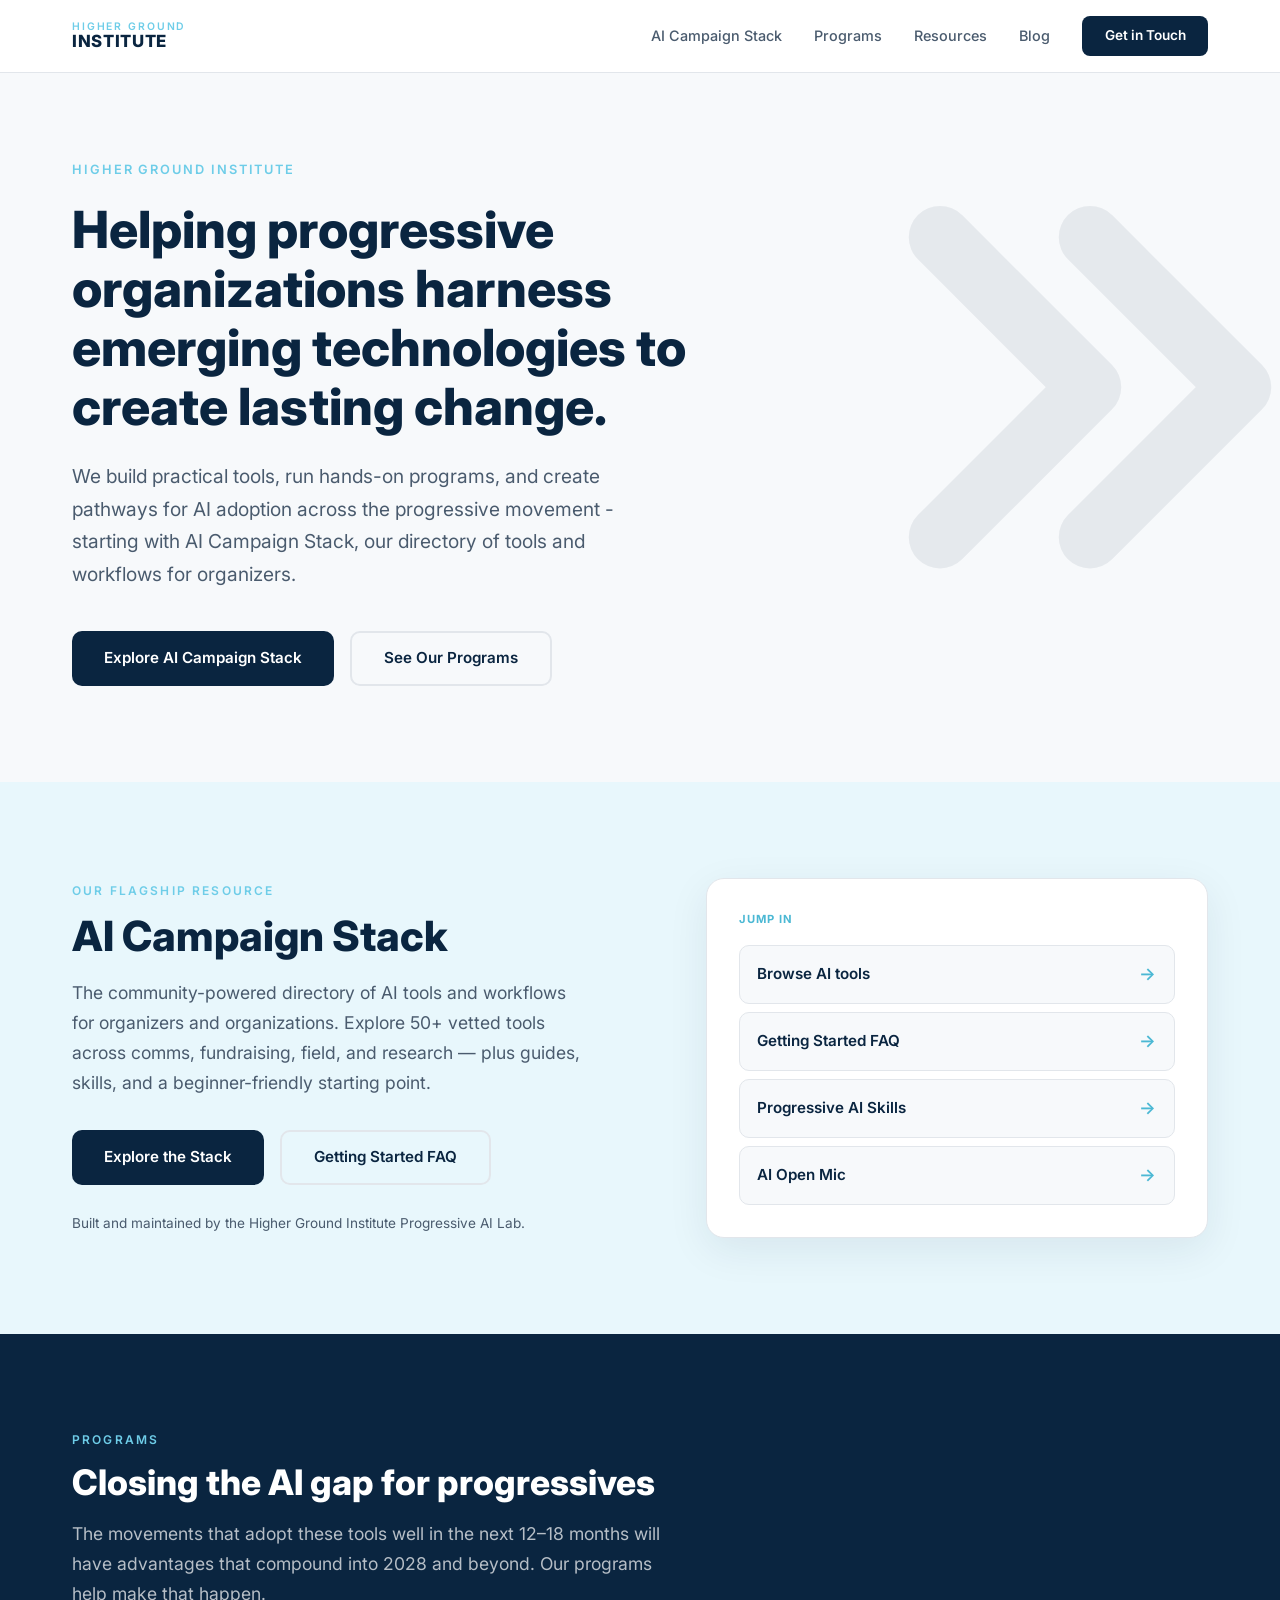
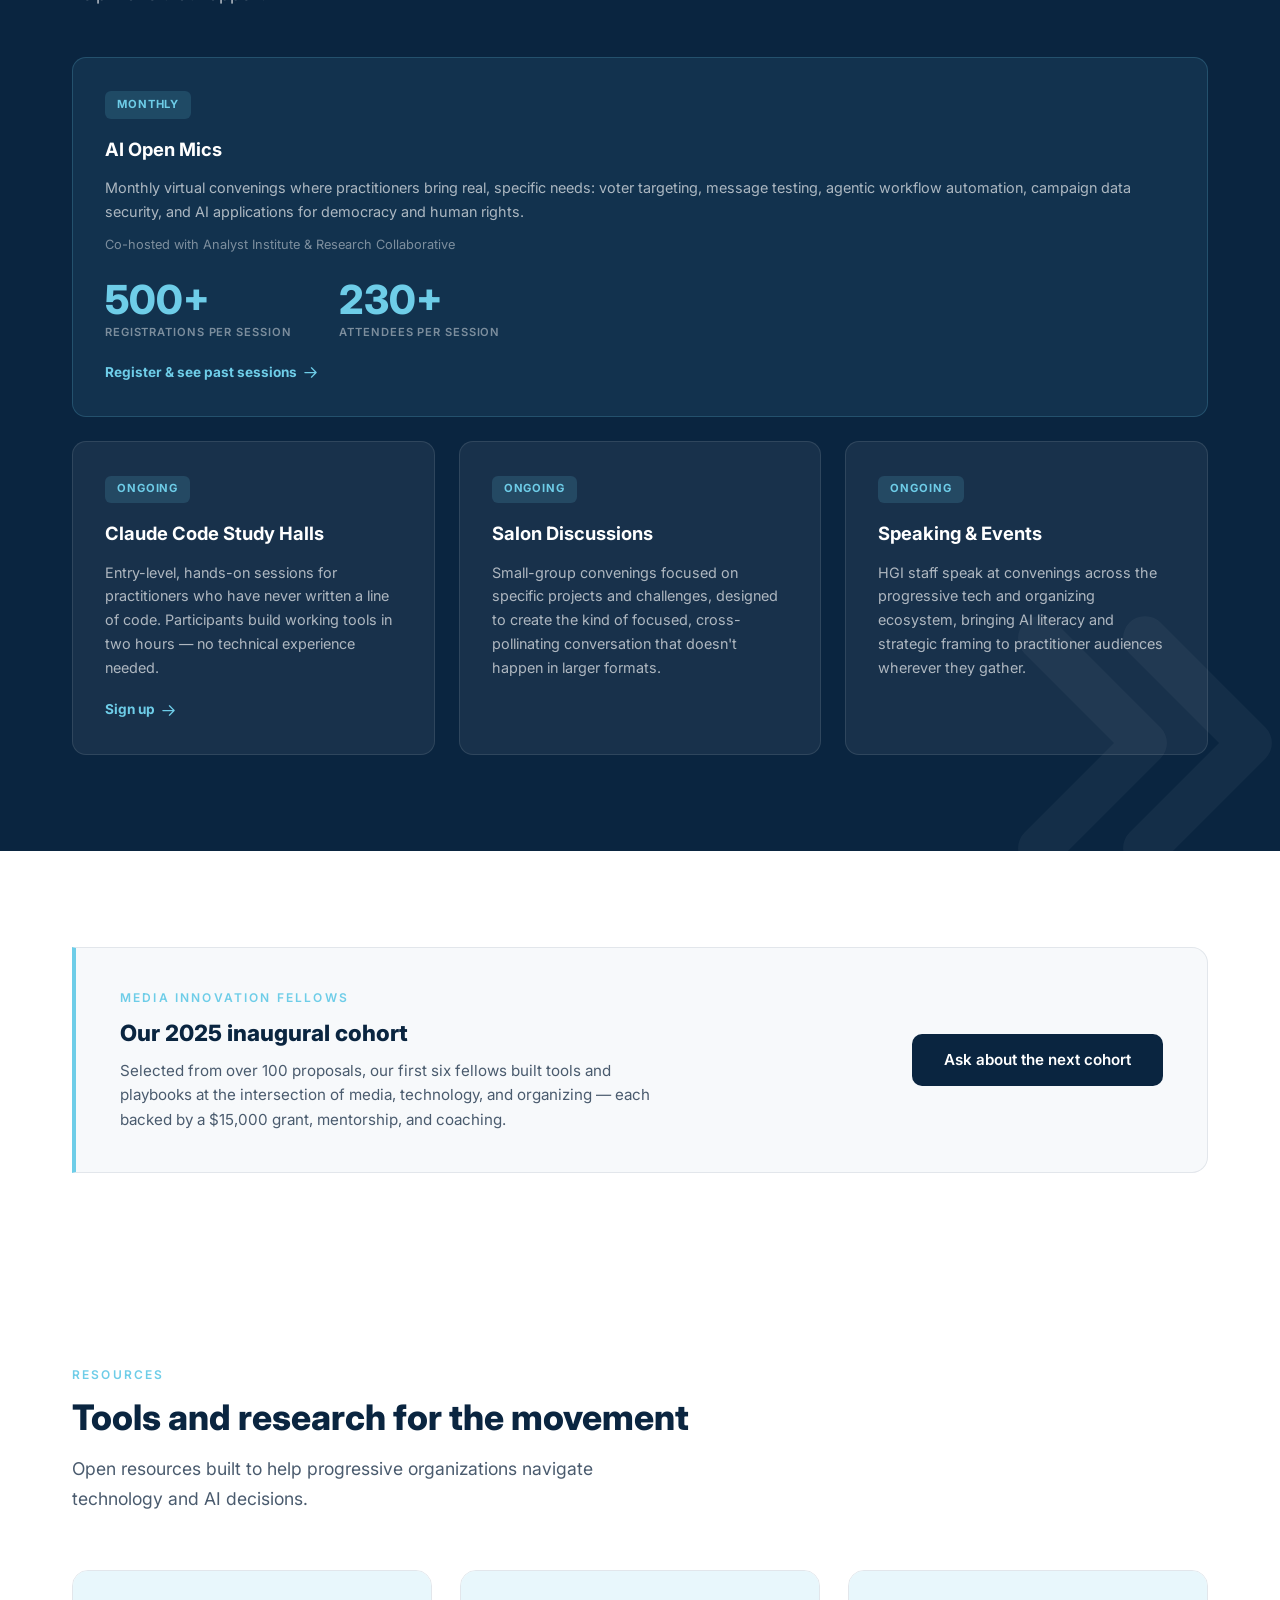
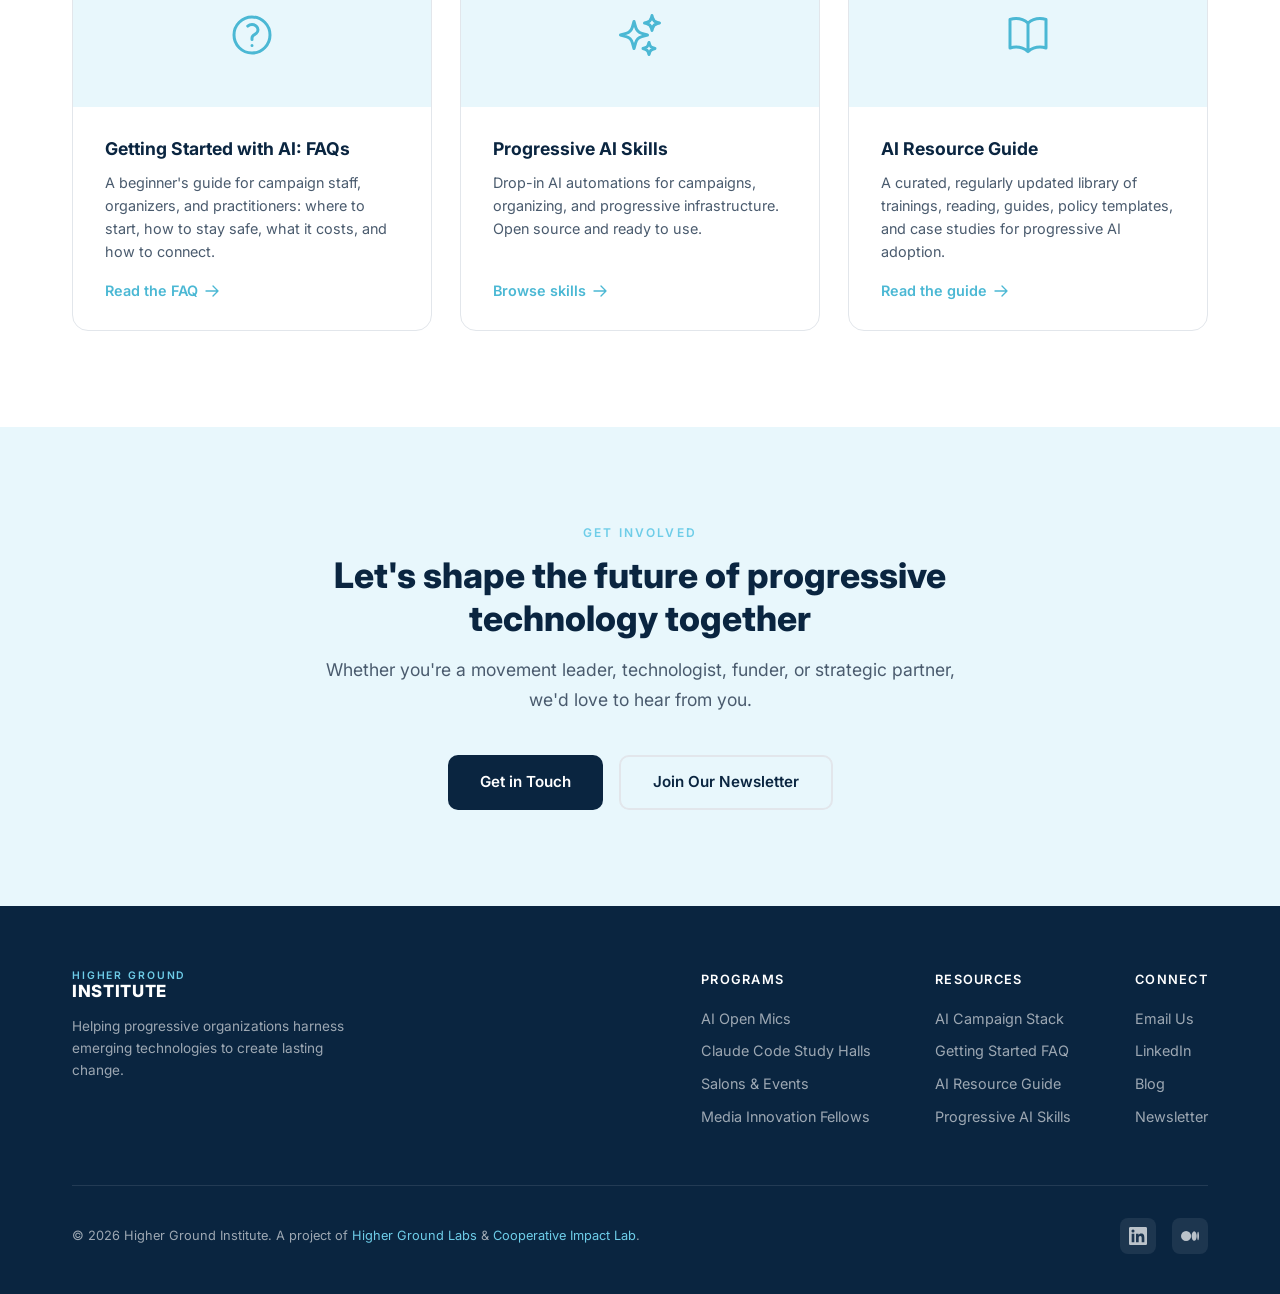
==== index.html @ 56ce7f3b "Point Get in Touch links to HGI contact page Co-Authored-By: Claude Opus 4.8 <noreply@anthropic.com>" ====
<!DOCTYPE html>
<html lang="en">
<head>
  <meta charset="UTF-8">
  <meta name="viewport" content="width=device-width, initial-scale=1.0">
  <title>Higher Ground Institute</title>
  <meta name="description" content="The Higher Ground Institute helps progressive organizations harness emerging technologies to create lasting change.">
  <meta property="og:title" content="Higher Ground Institute">
  <meta property="og:description" content="Helping progressive organizations harness emerging technologies to create lasting change.">
  <meta property="og:type" content="website">
  <meta property="og:url" content="https://higherground.institute">
  <link rel="icon" type="image/svg+xml" href="favicon.svg">
  <link rel="preconnect" href="https://fonts.googleapis.com">
  <link rel="preconnect" href="https://fonts.gstatic.com" crossorigin>
  <link href="https://fonts.googleapis.com/css2?family=Inter:wght@400;500;600;700;800&display=swap" rel="stylesheet">
  <style>
    :root {
      --navy: #0A2540;
      --navy-light: #0F3557;
      --sky: #6ECDE8;
      --sky-dark: #4BB8D4;
      --ice: #E8F7FC;
      --ice-mid: #D0EFF8;
      --white: #FFFFFF;
      --offwhite: #F7F9FB;
      --gray-100: #F0F2F5;
      --gray-200: #E2E6EB;
      --gray-400: #9AA5B4;
      --gray-600: #5A6978;
      --text: #1A2B3D;
      --text-light: #4A5B6E;
      --max-width: 1200px;
    }

    * { margin: 0; padding: 0; box-sizing: border-box; }

    html { scroll-behavior: smooth; }

    body {
      font-family: 'Inter', -apple-system, BlinkMacSystemFont, sans-serif;
      color: var(--text);
      background: var(--white);
      line-height: 1.6;
      -webkit-font-smoothing: antialiased;
    }

    a { color: var(--sky-dark); text-decoration: none; transition: color 0.2s; }
    a:hover { color: var(--navy); }

    img { max-width: 100%; height: auto; }

    .container {
      max-width: var(--max-width);
      margin: 0 auto;
      padding: 0 2rem;
    }

    /* ---- NAV ---- */
    nav {
      position: fixed;
      top: 0;
      left: 0;
      right: 0;
      z-index: 100;
      background: rgba(255,255,255,0.95);
      backdrop-filter: blur(12px);
      border-bottom: 1px solid var(--gray-200);
      transition: box-shadow 0.3s;
    }
    nav.scrolled { box-shadow: 0 2px 20px rgba(10,37,64,0.08); }
    .nav-inner {
      max-width: var(--max-width);
      margin: 0 auto;
      padding: 0 2rem;
      display: flex;
      align-items: center;
      justify-content: space-between;
      height: 72px;
    }
    .nav-logo {
      display: flex;
      flex-direction: column;
      line-height: 1.1;
    }
    .nav-logo-top {
      font-size: 0.65rem;
      font-weight: 600;
      letter-spacing: 0.18em;
      text-transform: uppercase;
      color: var(--sky);
    }
    .nav-logo-bottom {
      font-size: 1.05rem;
      font-weight: 800;
      letter-spacing: 0.04em;
      text-transform: uppercase;
      color: var(--navy);
    }
    .nav-links { display: flex; gap: 2rem; align-items: center; }
    .nav-links a {
      font-size: 0.9rem;
      font-weight: 500;
      color: var(--text-light);
      transition: color 0.2s;
    }
    .nav-links a:hover { color: var(--navy); }
    .nav-cta {
      background: var(--navy) !important;
      color: var(--white) !important;
      padding: 0.6rem 1.4rem;
      border-radius: 8px;
      font-weight: 600 !important;
      font-size: 0.85rem !important;
      transition: background 0.2s !important;
    }
    .nav-cta:hover { background: var(--navy-light) !important; }

    .mobile-toggle {
      display: none;
      background: none;
      border: none;
      cursor: pointer;
      padding: 0.5rem;
    }
    .mobile-toggle span {
      display: block;
      width: 24px;
      height: 2px;
      background: var(--navy);
      margin: 5px 0;
      transition: 0.3s;
    }

    /* ---- HERO ---- */
    .hero {
      padding: 10rem 0 6rem;
      background: var(--offwhite);
      position: relative;
      overflow: hidden;
    }
    .hero-content {
      max-width: 720px;
      position: relative;
      z-index: 2;
    }
    .hero-label {
      font-size: 0.8rem;
      font-weight: 600;
      letter-spacing: 0.15em;
      text-transform: uppercase;
      color: var(--sky);
      margin-bottom: 1.25rem;
    }
    .hero h1 {
      font-size: 3.2rem;
      font-weight: 800;
      line-height: 1.15;
      color: var(--navy);
      margin-bottom: 1.5rem;
    }
    .hero p {
      font-size: 1.2rem;
      color: var(--text-light);
      max-width: 560px;
      line-height: 1.7;
      margin-bottom: 2.5rem;
    }
    .hero-actions { display: flex; gap: 1rem; flex-wrap: wrap; }
    .btn {
      display: inline-flex;
      align-items: center;
      gap: 0.5rem;
      padding: 0.85rem 2rem;
      border-radius: 10px;
      font-size: 0.95rem;
      font-weight: 600;
      cursor: pointer;
      border: none;
      transition: all 0.2s;
    }
    .btn-primary {
      background: var(--navy);
      color: var(--white);
    }
    .btn-primary:hover { background: var(--navy-light); color: var(--white); }
    .btn-outline {
      background: transparent;
      color: var(--navy);
      border: 2px solid var(--gray-200);
    }
    .btn-outline:hover { border-color: var(--navy); color: var(--navy); }

    /* Chevron decoration */
    .hero-chevrons {
      position: absolute;
      right: -60px;
      top: 50%;
      transform: translateY(-50%);
      opacity: 0.07;
      z-index: 1;
    }
    .hero-chevrons svg { width: 500px; height: 400px; }

    /* ---- SECTION SHARED ---- */
    section { padding: 6rem 0; }
    .section-label {
      font-size: 0.75rem;
      font-weight: 600;
      letter-spacing: 0.18em;
      text-transform: uppercase;
      color: var(--sky);
      margin-bottom: 0.75rem;
    }
    .section-title {
      font-size: 2.2rem;
      font-weight: 800;
      color: var(--navy);
      margin-bottom: 1rem;
      line-height: 1.2;
    }
    .section-subtitle {
      font-size: 1.1rem;
      color: var(--text-light);
      max-width: 600px;
      line-height: 1.7;
    }

    /* ---- APPROACH ---- */
    .approach { background: var(--white); }
    .approach-header { margin-bottom: 3.5rem; }
    .approach-grid {
      display: grid;
      grid-template-columns: repeat(3, 1fr);
      gap: 2rem;
    }
    .approach-card {
      padding: 2.25rem;
      border-radius: 16px;
      background: var(--offwhite);
      border: 1px solid var(--gray-200);
      transition: all 0.3s;
    }
    .approach-card:hover {
      border-color: var(--sky);
      box-shadow: 0 8px 30px rgba(110,205,232,0.12);
    }
    .approach-number {
      display: inline-flex;
      align-items: center;
      justify-content: center;
      width: 44px;
      height: 44px;
      border-radius: 12px;
      background: var(--ice);
      color: var(--sky-dark);
      font-weight: 800;
      font-size: 1.1rem;
      margin-bottom: 1.25rem;
    }
    .approach-card h3 {
      font-size: 1.2rem;
      font-weight: 700;
      color: var(--navy);
      margin-bottom: 0.75rem;
    }
    .approach-card p {
      font-size: 0.95rem;
      color: var(--text-light);
      line-height: 1.65;
    }

    /* ---- PROGRAMS ---- */
    .programs { background: var(--offwhite); }
    .programs-header { margin-bottom: 3.5rem; }
    .programs-grid {
      display: grid;
      grid-template-columns: repeat(2, 1fr);
      gap: 1.75rem;
    }
    .program-card {
      background: var(--white);
      border-radius: 16px;
      padding: 2.5rem;
      border: 1px solid var(--gray-200);
      transition: all 0.3s;
      display: flex;
      flex-direction: column;
    }
    .program-card:hover {
      border-color: var(--sky);
      box-shadow: 0 8px 30px rgba(10,37,64,0.06);
    }
    .program-icon {
      width: 48px;
      height: 48px;
      border-radius: 12px;
      background: var(--ice);
      display: flex;
      align-items: center;
      justify-content: center;
      margin-bottom: 1.5rem;
    }
    .program-icon svg { width: 24px; height: 24px; color: var(--sky-dark); }
    .program-card h3 {
      font-size: 1.2rem;
      font-weight: 700;
      color: var(--navy);
      margin-bottom: 0.75rem;
    }
    .program-card p {
      font-size: 0.95rem;
      color: var(--text-light);
      line-height: 1.65;
      flex: 1;
    }
    .program-link {
      margin-top: 1.25rem;
      font-size: 0.9rem;
      font-weight: 600;
      color: var(--sky-dark);
      display: inline-flex;
      align-items: center;
      gap: 0.35rem;
    }
    .program-link:hover { color: var(--navy); }
    .program-link svg { width: 16px; height: 16px; transition: transform 0.2s; }
    .program-link:hover svg { transform: translateX(3px); }

    /* ---- FELLOWS FEATURE ---- */
    .fellows {
      background: var(--offwhite);
      position: relative;
      overflow: hidden;
    }
    .fellows-header { margin-bottom: 3rem; }
    .fellows-grid {
      display: grid;
      grid-template-columns: repeat(3, 1fr);
      gap: 1.5rem;
    }
    .fellow-card {
      background: var(--white);
      border: 1px solid var(--gray-200);
      border-radius: 14px;
      padding: 2rem;
      transition: all 0.3s;
    }
    .fellow-card:hover {
      border-color: var(--sky);
      box-shadow: 0 8px 30px rgba(10,37,64,0.06);
    }
    .fellow-card h4 {
      font-size: 1.05rem;
      font-weight: 700;
      margin-bottom: 0.5rem;
      color: var(--navy);
    }
    .fellow-card .fellow-project {
      font-size: 0.8rem;
      font-weight: 600;
      color: var(--sky-dark);
      margin-bottom: 0.75rem;
    }
    .fellow-card p {
      font-size: 0.9rem;
      color: var(--text-light);
      line-height: 1.6;
    }
    .fellows-footer {
      margin-top: 3rem;
      padding-top: 2rem;
      border-top: 1px solid var(--gray-200);
      display: flex;
      align-items: center;
      justify-content: space-between;
      flex-wrap: wrap;
      gap: 1rem;
    }
    .fellows-footer p {
      font-size: 0.95rem;
      color: var(--text-light);
    }
    .fellows-footer .btn {
      background: var(--navy);
      color: var(--white);
    }
    .fellows-footer .btn:hover {
      background: var(--navy-light);
      color: var(--white);
    }
    .fellows-chevrons {
      position: absolute;
      right: -40px;
      bottom: -40px;
      opacity: 0.05;
    }
    .fellows-chevrons svg { width: 350px; height: 280px; }

    /* ---- RESOURCES ---- */
    .resources { background: var(--white); }
    .resources-header { margin-bottom: 3.5rem; }
    .resources-grid {
      display: grid;
      grid-template-columns: repeat(3, 1fr);
      gap: 1.75rem;
    }
    .resource-card {
      border-radius: 16px;
      border: 1px solid var(--gray-200);
      overflow: hidden;
      transition: all 0.3s;
      display: flex;
      flex-direction: column;
    }
    .resource-card:hover {
      border-color: var(--sky);
      box-shadow: 0 8px 30px rgba(10,37,64,0.06);
    }
    .resource-top {
      background: var(--ice);
      padding: 2.5rem 2rem;
      text-align: center;
    }
    .resource-top svg { width: 48px; height: 48px; color: var(--sky-dark); }
    .resource-body {
      padding: 1.75rem 2rem;
      flex: 1;
      display: flex;
      flex-direction: column;
    }
    .resource-body h3 {
      font-size: 1.1rem;
      font-weight: 700;
      color: var(--navy);
      margin-bottom: 0.5rem;
    }
    .resource-body p {
      font-size: 0.9rem;
      color: var(--text-light);
      line-height: 1.6;
      flex: 1;
    }
    .resource-body .program-link { margin-top: 1rem; }

    /* ---- CTA ---- */
    .cta-section {
      background: var(--ice);
      text-align: center;
    }
    .cta-inner {
      max-width: 640px;
      margin: 0 auto;
    }
    .cta-inner .section-title { margin-bottom: 1rem; }
    .cta-inner p {
      font-size: 1.1rem;
      color: var(--text-light);
      margin-bottom: 2.5rem;
      line-height: 1.7;
    }
    .cta-actions {
      display: flex;
      gap: 1rem;
      justify-content: center;
      flex-wrap: wrap;
    }

    /* ---- FOOTER ---- */
    footer {
      background: var(--navy);
      color: rgba(255,255,255,0.6);
      padding: 4rem 0 2.5rem;
    }
    .footer-top {
      display: flex;
      justify-content: space-between;
      align-items: flex-start;
      flex-wrap: wrap;
      gap: 3rem;
      padding-bottom: 3rem;
      border-bottom: 1px solid rgba(255,255,255,0.1);
    }
    .footer-brand .nav-logo-top { color: var(--sky); }
    .footer-brand .nav-logo-bottom { color: var(--white); }
    .footer-brand p {
      margin-top: 1rem;
      font-size: 0.85rem;
      max-width: 280px;
      line-height: 1.6;
    }
    .footer-links {
      display: flex;
      gap: 4rem;
    }
    .footer-col h4 {
      font-size: 0.8rem;
      font-weight: 600;
      letter-spacing: 0.1em;
      text-transform: uppercase;
      color: var(--white);
      margin-bottom: 1rem;
    }
    .footer-col a {
      display: block;
      font-size: 0.9rem;
      color: rgba(255,255,255,0.6);
      margin-bottom: 0.6rem;
    }
    .footer-col a:hover { color: var(--sky); }
    .footer-bottom {
      padding-top: 2rem;
      display: flex;
      justify-content: space-between;
      align-items: center;
      flex-wrap: wrap;
      gap: 1rem;
      font-size: 0.8rem;
    }
    .footer-social {
      display: flex;
      gap: 1rem;
    }
    .footer-social a {
      display: flex;
      align-items: center;
      justify-content: center;
      width: 36px;
      height: 36px;
      border-radius: 8px;
      background: rgba(255,255,255,0.08);
      transition: background 0.2s;
    }
    .footer-social a:hover { background: rgba(255,255,255,0.15); }
    .footer-social svg { width: 18px; height: 18px; fill: rgba(255,255,255,0.7); }

    /* ---- AI PROGRAMS ---- */
    .ai-programs { background: var(--navy); color: var(--white); position: relative; overflow: hidden; }
    .ai-programs .section-label { color: var(--sky); }
    .ai-programs .section-title { color: var(--white); }
    .ai-programs .section-subtitle { color: rgba(255,255,255,0.7); }
    .ai-programs-header { margin-bottom: 3rem; }
    .ai-framing {
      background: rgba(255,255,255,0.06);
      border: 1px solid rgba(255,255,255,0.1);
      border-left: 4px solid var(--sky);
      border-radius: 0 14px 14px 0;
      padding: 2rem 2.25rem;
      margin-bottom: 3rem;
      font-size: 0.95rem;
      color: rgba(255,255,255,0.8);
      line-height: 1.7;
    }
    .ai-framing strong { color: var(--white); }
    .ai-grid {
      display: grid;
      grid-template-columns: repeat(3, 1fr);
      gap: 1.5rem;
    }
    .ai-card {
      background: rgba(255,255,255,0.06);
      border: 1px solid rgba(255,255,255,0.1);
      border-radius: 14px;
      padding: 2rem;
      transition: all 0.3s;
    }
    .ai-card:hover {
      background: rgba(255,255,255,0.1);
      border-color: var(--sky);
    }
    .ai-card.featured {
      grid-column: 1 / -1;
      background: rgba(110,205,232,0.08);
      border-color: rgba(110,205,232,0.2);
    }
    .ai-card-tag {
      display: inline-block;
      font-size: 0.7rem;
      font-weight: 700;
      letter-spacing: 0.08em;
      text-transform: uppercase;
      background: rgba(110,205,232,0.15);
      color: var(--sky);
      padding: 0.3rem 0.75rem;
      border-radius: 6px;
      margin-bottom: 1rem;
    }
    .ai-card h3 {
      font-size: 1.15rem;
      font-weight: 700;
      color: var(--white);
      margin-bottom: 0.75rem;
    }
    .ai-card p {
      font-size: 0.9rem;
      color: rgba(255,255,255,0.65);
      line-height: 1.65;
    }
    .ai-card .co-host {
      font-size: 0.8rem;
      color: rgba(255,255,255,0.45);
      margin-top: 0.75rem;
    }
    .ai-stats {
      display: flex;
      gap: 3rem;
      margin-top: 1.5rem;
    }
    .ai-stat-number {
      font-size: 2.5rem;
      font-weight: 800;
      color: var(--sky);
      line-height: 1;
    }
    .ai-stat-label {
      font-size: 0.7rem;
      font-weight: 600;
      letter-spacing: 0.08em;
      text-transform: uppercase;
      color: rgba(255,255,255,0.45);
      margin-top: 0.25rem;
    }
    .ai-programs-chevrons {
      position: absolute;
      right: -40px;
      bottom: -40px;
      opacity: 0.04;
    }
    .ai-programs-chevrons svg { width: 350px; height: 280px; }

    /* ---- STACK FEATURE ---- */
    .stack { background: var(--ice); }
    .stack-inner {
      display: grid;
      grid-template-columns: 1.15fr 1fr;
      gap: 3.5rem;
      align-items: center;
    }
    .stack-content .section-title { font-size: 2.6rem; }
    .stack-content .section-subtitle { max-width: 520px; margin-bottom: 2rem; }
    .stack-actions { display: flex; gap: 1rem; flex-wrap: wrap; }
    .stack-meta {
      margin-top: 1.75rem;
      font-size: 0.85rem;
      color: var(--text-light);
    }
    .stack-visual {
      background: var(--white);
      border: 1px solid var(--gray-200);
      border-radius: 18px;
      padding: 2rem;
      box-shadow: 0 12px 40px rgba(10,37,64,0.08);
    }
    .stack-visual-label {
      font-size: 0.7rem;
      font-weight: 700;
      letter-spacing: 0.1em;
      text-transform: uppercase;
      color: var(--sky-dark);
      margin-bottom: 1rem;
    }
    .stack-links { display: flex; flex-direction: column; gap: 0.5rem; }
    .stack-links a {
      display: flex;
      align-items: center;
      justify-content: space-between;
      padding: 0.9rem 1.1rem;
      border-radius: 10px;
      background: var(--offwhite);
      border: 1px solid var(--gray-200);
      font-size: 0.95rem;
      font-weight: 600;
      color: var(--navy);
      transition: all 0.2s;
    }
    .stack-links a:hover { border-color: var(--sky); background: var(--ice); }
    .stack-links a span { font-size: 1.1rem; color: var(--sky-dark); }

    /* Links inside dark AI cards */
    .ai-card-link {
      margin-top: 1.25rem;
      font-size: 0.85rem;
      font-weight: 700;
      color: var(--sky);
      display: inline-flex;
      align-items: center;
      gap: 0.35rem;
    }
    .ai-card-link:hover { color: var(--white); }
    .ai-card-link svg { width: 15px; height: 15px; transition: transform 0.2s; }
    .ai-card-link:hover svg { transform: translateX(3px); }

    /* ---- FELLOWS SLIM ---- */
    .fellows-slim { background: var(--white); }
    .fellows-slim-card {
      background: var(--offwhite);
      border: 1px solid var(--gray-200);
      border-left: 4px solid var(--sky);
      border-radius: 0 16px 16px 0;
      padding: 2.5rem 2.75rem;
      display: flex;
      align-items: center;
      justify-content: space-between;
      flex-wrap: wrap;
      gap: 1.5rem;
    }
    .fellows-slim-card .section-label { margin-bottom: 0.5rem; }
    .fellows-slim-card h3 {
      font-size: 1.4rem;
      font-weight: 800;
      color: var(--navy);
      margin-bottom: 0.5rem;
    }
    .fellows-slim-card p { font-size: 0.95rem; color: var(--text-light); max-width: 560px; }

    /* ---- RESPONSIVE ---- */
    @media (max-width: 900px) {
      .stack-inner { grid-template-columns: 1fr; gap: 2.5rem; }
      .stack-content .section-title { font-size: 2rem; }
      .approach-grid { grid-template-columns: 1fr; }
      .programs-grid { grid-template-columns: 1fr; }
      .ai-grid { grid-template-columns: 1fr; }
      .fellows-grid { grid-template-columns: 1fr; }
      .resources-grid { grid-template-columns: 1fr; }
      .hero h1 { font-size: 2.4rem; }
      .section-title { font-size: 1.8rem; }
      .footer-top { flex-direction: column; }
      .footer-links { gap: 2rem; }
    }

    @media (max-width: 640px) {
      .nav-links { display: none; }
      .nav-links.open {
        display: flex;
        flex-direction: column;
        position: absolute;
        top: 72px;
        left: 0;
        right: 0;
        background: var(--white);
        border-bottom: 1px solid var(--gray-200);
        padding: 1.5rem 2rem;
        gap: 1rem;
        box-shadow: 0 8px 30px rgba(0,0,0,0.08);
      }
      .mobile-toggle { display: block; }
      .hero { padding: 8rem 0 4rem; }
      .hero h1 { font-size: 2rem; }
      .hero p { font-size: 1.05rem; }
      section { padding: 4rem 0; }
      .container { padding: 0 1.25rem; }
      .hero-actions { flex-direction: column; }
      .btn { width: 100%; justify-content: center; }
      .cta-actions { flex-direction: column; align-items: center; }
      .fellows-footer { flex-direction: column; text-align: center; }
    }
  </style>
</head>
<body>

<!-- NAV -->
<nav id="nav">
  <div class="nav-inner">
    <a href="#" class="nav-logo">
      <span class="nav-logo-top">Higher Ground</span>
      <span class="nav-logo-bottom">Institute</span>
    </a>
    <div class="nav-links" id="navLinks">
      <a href="#stack">AI Campaign Stack</a>
      <a href="#programs">Programs</a>
      <a href="#resources">Resources</a>
      <a href="https://medium.com/the-cooperative-impact-lab" target="_blank">Blog</a>
      <a href="https://www.cooperativeimpactlab.org/contact-hgi" target="_blank" class="nav-cta">Get in Touch</a>
    </div>
    <button class="mobile-toggle" onclick="document.getElementById('navLinks').classList.toggle('open')" aria-label="Toggle menu">
      <span></span><span></span><span></span>
    </button>
  </div>
</nav>

<!-- HERO -->
<section class="hero">
  <div class="container">
    <div class="hero-content">
      <div class="hero-label">Higher Ground Institute</div>
      <h1>Helping progressive organizations harness emerging technologies to create lasting change.</h1>
      <p>We build practical tools, run hands-on programs, and create pathways for AI adoption across the progressive movement - starting with AI Campaign Stack, our directory of tools and workflows for organizers.</p>
      <div class="hero-actions">
        <a href="https://aicampaignstack.org/" target="_blank" class="btn btn-primary">Explore AI Campaign Stack</a>
        <a href="#programs" class="btn btn-outline">See Our Programs</a>
      </div>
    </div>
  </div>
  <!-- Decorative chevrons -->
  <div class="hero-chevrons">
    <svg viewBox="0 0 400 320" fill="none" xmlns="http://www.w3.org/2000/svg">
      <path d="M80 40L200 160L80 280" stroke="#0A2540" stroke-width="50" stroke-linecap="round" stroke-linejoin="round"/>
      <path d="M200 40L320 160L200 280" stroke="#0A2540" stroke-width="50" stroke-linecap="round" stroke-linejoin="round"/>
    </svg>
  </div>
</section>

<!-- AI CAMPAIGN STACK FEATURE -->
<section class="stack" id="stack">
  <div class="container">
    <div class="stack-inner">
      <div class="stack-content">
        <div class="section-label">Our Flagship Resource</div>
        <h2 class="section-title">AI Campaign Stack</h2>
        <p class="section-subtitle">The community-powered directory of AI tools and workflows for organizers and organizations. Explore 50+ vetted tools across comms, fundraising, field, and research &mdash; plus guides, skills, and a beginner-friendly starting point.</p>
        <div class="stack-actions">
          <a href="https://aicampaignstack.org/" target="_blank" class="btn btn-primary">Explore the Stack</a>
          <a href="https://aicampaignstack.org/faq" target="_blank" class="btn btn-outline">Getting Started FAQ</a>
        </div>
        <p class="stack-meta">Built and maintained by the Higher Ground Institute Progressive AI Lab.</p>
      </div>
      <div class="stack-visual">
        <div class="stack-visual-label">Jump in</div>
        <div class="stack-links">
          <a href="https://aicampaignstack.org/" target="_blank">Browse AI tools <span>&rarr;</span></a>
          <a href="https://aicampaignstack.org/faq" target="_blank">Getting Started FAQ <span>&rarr;</span></a>
          <a href="https://aicampaignstack.org/skills" target="_blank">Progressive AI Skills <span>&rarr;</span></a>
          <a href="https://aicampaignstack.org/open-mic" target="_blank">AI Open Mic <span>&rarr;</span></a>
        </div>
      </div>
    </div>
  </div>
</section>

<!-- PROGRAMS -->
<section class="ai-programs" id="programs">
  <div class="container">
    <div class="ai-programs-header">
      <div class="section-label">Programs</div>
      <h2 class="section-title">Closing the AI gap for progressives</h2>
      <p class="section-subtitle">The movements that adopt these tools well in the next 12&ndash;18 months will have advantages that compound into 2028 and beyond. Our programs help make that happen.</p>
    </div>

    <div class="ai-grid">
      <!-- Featured: AI Open Mics -->
      <div class="ai-card featured">
        <div class="ai-card-tag">Monthly</div>
        <h3>AI Open Mics</h3>
        <p>Monthly virtual convenings where practitioners bring real, specific needs: voter targeting, message testing, agentic workflow automation, campaign data security, and AI applications for democracy and human rights.</p>
        <div class="co-host">Co-hosted with Analyst Institute &amp; Research Collaborative</div>
        <div class="ai-stats">
          <div>
            <div class="ai-stat-number">500+</div>
            <div class="ai-stat-label">Registrations per session</div>
          </div>
          <div>
            <div class="ai-stat-number">230+</div>
            <div class="ai-stat-label">Attendees per session</div>
          </div>
        </div>
        <a href="https://aicampaignstack.org/open-mic" target="_blank" class="ai-card-link">Register &amp; see past sessions <svg xmlns="http://www.w3.org/2000/svg" fill="none" viewBox="0 0 24 24" stroke-width="2" stroke="currentColor"><path stroke-linecap="round" stroke-linejoin="round" d="M13.5 4.5 21 12m0 0-7.5 7.5M21 12H3"/></svg></a>
      </div>

      <!-- Claude Code Study Halls -->
      <div class="ai-card">
        <div class="ai-card-tag">Ongoing</div>
        <h3>Claude Code Study Halls</h3>
        <p>Entry-level, hands-on sessions for practitioners who have never written a line of code. Participants build working tools in two hours &mdash; no technical experience needed.</p>
        <a href="https://docs.google.com/forms/d/e/1FAIpQLSfLEXqOXKqBA01RDkAWEkkl8kGyevdgjNuxANLi78rTh13Kkg/viewform" target="_blank" class="ai-card-link">Sign up <svg xmlns="http://www.w3.org/2000/svg" fill="none" viewBox="0 0 24 24" stroke-width="2" stroke="currentColor"><path stroke-linecap="round" stroke-linejoin="round" d="M13.5 4.5 21 12m0 0-7.5 7.5M21 12H3"/></svg></a>
      </div>

      <!-- Salon Discussions -->
      <div class="ai-card">
        <div class="ai-card-tag">Ongoing</div>
        <h3>Salon Discussions</h3>
        <p>Small-group convenings focused on specific projects and challenges, designed to create the kind of focused, cross-pollinating conversation that doesn't happen in larger formats.</p>
      </div>

      <!-- Speaking & Events -->
      <div class="ai-card">
        <div class="ai-card-tag">Ongoing</div>
        <h3>Speaking &amp; Events</h3>
        <p>HGI staff speak at convenings across the progressive tech and organizing ecosystem, bringing AI literacy and strategic framing to practitioner audiences wherever they gather.</p>
      </div>
    </div>
  </div>
  <div class="ai-programs-chevrons">
    <svg viewBox="0 0 400 320" fill="none" xmlns="http://www.w3.org/2000/svg">
      <path d="M80 40L200 160L80 280" stroke="#FFFFFF" stroke-width="50" stroke-linecap="round" stroke-linejoin="round"/>
      <path d="M200 40L320 160L200 280" stroke="#FFFFFF" stroke-width="50" stroke-linecap="round" stroke-linejoin="round"/>
    </svg>
  </div>
</section>

<!-- FELLOWS (slim) -->
<section class="fellows-slim" id="fellows">
  <div class="container">
    <div class="fellows-slim-card">
      <div>
        <div class="section-label">Media Innovation Fellows</div>
        <h3>Our 2025 inaugural cohort</h3>
        <p>Selected from over 100 proposals, our first six fellows built tools and playbooks at the intersection of media, technology, and organizing &mdash; each backed by a $15,000 grant, mentorship, and coaching.</p>
      </div>
      <a href="mailto:institute@highergroundlabs.com" class="btn btn-primary">Ask about the next cohort</a>
    </div>
  </div>
</section>

<!-- RESOURCES -->
<section class="resources" id="resources">
  <div class="container">
    <div class="resources-header">
      <div class="section-label">Resources</div>
      <h2 class="section-title">Tools and research for the movement</h2>
      <p class="section-subtitle">Open resources built to help progressive organizations navigate technology and AI decisions.</p>
    </div>
    <div class="resources-grid">

      <div class="resource-card">
        <div class="resource-top">
          <svg xmlns="http://www.w3.org/2000/svg" fill="none" viewBox="0 0 24 24" stroke-width="1.5" stroke="currentColor"><path stroke-linecap="round" stroke-linejoin="round" d="M9.879 7.519c1.171-1.025 3.071-1.025 4.242 0 1.172 1.025 1.172 2.687 0 3.712-.203.179-.43.326-.67.442-.745.361-1.45.999-1.45 1.827v.75M21 12a9 9 0 1 1-18 0 9 9 0 0 1 18 0Zm-9 5.25h.008v.008H12v-.008Z"/></svg>
        </div>
        <div class="resource-body">
          <h3>Getting Started with AI: FAQs</h3>
          <p>A beginner's guide for campaign staff, organizers, and practitioners: where to start, how to stay safe, what it costs, and how to connect.</p>
          <a href="https://aicampaignstack.org/faq" target="_blank" class="program-link">Read the FAQ <svg xmlns="http://www.w3.org/2000/svg" fill="none" viewBox="0 0 24 24" stroke-width="2" stroke="currentColor"><path stroke-linecap="round" stroke-linejoin="round" d="M13.5 4.5 21 12m0 0-7.5 7.5M21 12H3"/></svg></a>
        </div>
      </div>

      <div class="resource-card">
        <div class="resource-top">
          <svg xmlns="http://www.w3.org/2000/svg" fill="none" viewBox="0 0 24 24" stroke-width="1.5" stroke="currentColor"><path stroke-linecap="round" stroke-linejoin="round" d="M9.813 15.904 9 18.75l-.813-2.846a4.5 4.5 0 0 0-3.09-3.09L2.25 12l2.846-.813a4.5 4.5 0 0 0 3.09-3.09L9 5.25l.813 2.846a4.5 4.5 0 0 0 3.09 3.09L15.75 12l-2.846.813a4.5 4.5 0 0 0-3.09 3.09ZM18.259 8.715 18 9.75l-.259-1.035a3.375 3.375 0 0 0-2.455-2.456L14.25 6l1.036-.259a3.375 3.375 0 0 0 2.455-2.456L18 2.25l.259 1.035a3.375 3.375 0 0 0 2.456 2.456L21.75 6l-1.035.259a3.375 3.375 0 0 0-2.456 2.456ZM16.894 20.567 16.5 21.75l-.394-1.183a2.25 2.25 0 0 0-1.423-1.423L13.5 18.75l1.183-.394a2.25 2.25 0 0 0 1.423-1.423l.394-1.183.394 1.183a2.25 2.25 0 0 0 1.423 1.423l1.183.394-1.183.394a2.25 2.25 0 0 0-1.423 1.423Z"/></svg>
        </div>
        <div class="resource-body">
          <h3>Progressive AI Skills</h3>
          <p>Drop-in AI automations for campaigns, organizing, and progressive infrastructure. Open source and ready to use.</p>
          <a href="https://aicampaignstack.org/skills" target="_blank" class="program-link">Browse skills <svg xmlns="http://www.w3.org/2000/svg" fill="none" viewBox="0 0 24 24" stroke-width="2" stroke="currentColor"><path stroke-linecap="round" stroke-linejoin="round" d="M13.5 4.5 21 12m0 0-7.5 7.5M21 12H3"/></svg></a>
        </div>
      </div>

      <div class="resource-card">
        <div class="resource-top">
          <svg xmlns="http://www.w3.org/2000/svg" fill="none" viewBox="0 0 24 24" stroke-width="1.5" stroke="currentColor"><path stroke-linecap="round" stroke-linejoin="round" d="M12 6.042A8.967 8.967 0 0 0 6 3.75c-1.052 0-2.062.18-3 .512v14.25A8.987 8.987 0 0 1 6 18c2.305 0 4.408.867 6 2.292m0-14.25a8.966 8.966 0 0 1 6-2.292c1.052 0 2.062.18 3 .512v14.25A8.987 8.987 0 0 0 18 18a8.967 8.967 0 0 0-6 2.292m0-14.25v14.25"/></svg>
        </div>
        <div class="resource-body">
          <h3>AI Resource Guide</h3>
          <p>A curated, regularly updated library of trainings, reading, guides, policy templates, and case studies for progressive AI adoption.</p>
          <a href="https://aicampaignstack.org/resources" target="_blank" class="program-link">Read the guide <svg xmlns="http://www.w3.org/2000/svg" fill="none" viewBox="0 0 24 24" stroke-width="2" stroke="currentColor"><path stroke-linecap="round" stroke-linejoin="round" d="M13.5 4.5 21 12m0 0-7.5 7.5M21 12H3"/></svg></a>
        </div>
      </div>

    </div>
  </div>
</section>

<!-- CTA -->
<section class="cta-section" id="contact">
  <div class="container">
    <div class="cta-inner">
      <div class="section-label">Get Involved</div>
      <h2 class="section-title">Let's shape the future of progressive technology together</h2>
      <p>Whether you're a movement leader, technologist, funder, or strategic partner, we'd love to hear from you.</p>
      <div class="cta-actions">
        <a href="https://www.cooperativeimpactlab.org/contact-hgi" target="_blank" class="btn btn-primary">Get in Touch</a>
        <a href="https://highergroundlabs.us16.list-manage.com/subscribe?u=a5921f340ead4a2af0710c224&amp;id=ddcc58856e" target="_blank" class="btn btn-outline">Join Our Newsletter</a>
      </div>
    </div>
  </div>
</section>

<!-- FOOTER -->
<footer>
  <div class="container">
    <div class="footer-top">
      <div class="footer-brand">
        <div class="nav-logo">
          <span class="nav-logo-top">Higher Ground</span>
          <span class="nav-logo-bottom">Institute</span>
        </div>
        <p>Helping progressive organizations harness emerging technologies to create lasting change.</p>
      </div>
      <div class="footer-links">
        <div class="footer-col">
          <h4>Programs</h4>
          <a href="https://aicampaignstack.org/open-mic" target="_blank">AI Open Mics</a>
          <a href="https://docs.google.com/forms/d/e/1FAIpQLSfLEXqOXKqBA01RDkAWEkkl8kGyevdgjNuxANLi78rTh13Kkg/viewform" target="_blank">Claude Code Study Halls</a>
          <a href="#programs">Salons &amp; Events</a>
          <a href="#fellows">Media Innovation Fellows</a>
        </div>
        <div class="footer-col">
          <h4>Resources</h4>
          <a href="https://aicampaignstack.org/" target="_blank">AI Campaign Stack</a>
          <a href="https://aicampaignstack.org/faq" target="_blank">Getting Started FAQ</a>
          <a href="https://aicampaignstack.org/resources" target="_blank">AI Resource Guide</a>
          <a href="https://aicampaignstack.org/skills" target="_blank">Progressive AI Skills</a>
        </div>
        <div class="footer-col">
          <h4>Connect</h4>
          <a href="mailto:institute@highergroundlabs.com">Email Us</a>
          <a href="https://linkedin.com/company/highergroundlabs" target="_blank">LinkedIn</a>
          <a href="https://medium.com/the-cooperative-impact-lab" target="_blank">Blog</a>
          <a href="https://highergroundlabs.us16.list-manage.com/subscribe?u=a5921f340ead4a2af0710c224&amp;id=ddcc58856e" target="_blank">Newsletter</a>
        </div>
      </div>
    </div>
    <div class="footer-bottom">
      <span>&copy; 2026 Higher Ground Institute. A project of <a href="https://highergroundlabs.com" target="_blank" style="color: var(--sky);">Higher Ground Labs</a> &amp; <a href="https://cooperativeimpactlab.org" target="_blank" style="color: var(--sky);">Cooperative Impact Lab</a>.</span>
      <div class="footer-social">
        <a href="https://linkedin.com/company/highergroundlabs" target="_blank" aria-label="LinkedIn">
          <svg viewBox="0 0 24 24"><path d="M20.447 20.452h-3.554v-5.569c0-1.328-.027-3.037-1.852-3.037-1.853 0-2.136 1.445-2.136 2.939v5.667H9.351V9h3.414v1.561h.046c.477-.9 1.637-1.85 3.37-1.85 3.601 0 4.267 2.37 4.267 5.455v6.286zM5.337 7.433a2.062 2.062 0 0 1-2.063-2.065 2.064 2.064 0 1 1 2.063 2.065zm1.782 13.019H3.555V9h3.564v11.452zM22.225 0H1.771C.792 0 0 .774 0 1.729v20.542C0 23.227.792 24 1.771 24h20.451C23.2 24 24 23.227 24 22.271V1.729C24 .774 23.2 0 22.222 0h.003z"/></svg>
        </a>
        <a href="https://medium.com/the-cooperative-impact-lab" target="_blank" aria-label="Medium">
          <svg viewBox="0 0 24 24"><path d="M13.54 12a6.8 6.8 0 01-6.77 6.82A6.8 6.8 0 010 12a6.8 6.8 0 016.77-6.82A6.8 6.8 0 0113.54 12zM20.96 12c0 3.54-1.51 6.42-3.38 6.42-1.87 0-3.39-2.88-3.39-6.42s1.52-6.42 3.39-6.42 3.38 2.88 3.38 6.42M24 12c0 3.17-.53 5.75-1.19 5.75-.66 0-1.19-2.58-1.19-5.75s.53-5.75 1.19-5.75C23.47 6.25 24 8.83 24 12z"/></svg>
        </a>
      </div>
    </div>
  </div>
</footer>

<script>
  // Nav scroll effect
  window.addEventListener('scroll', () => {
    document.getElementById('nav').classList.toggle('scrolled', window.scrollY > 20);
  });

  // Close mobile nav on link click
  document.querySelectorAll('.nav-links a').forEach(link => {
    link.addEventListener('click', () => {
      document.getElementById('navLinks').classList.remove('open');
    });
  });
</script>

</body>
</html>
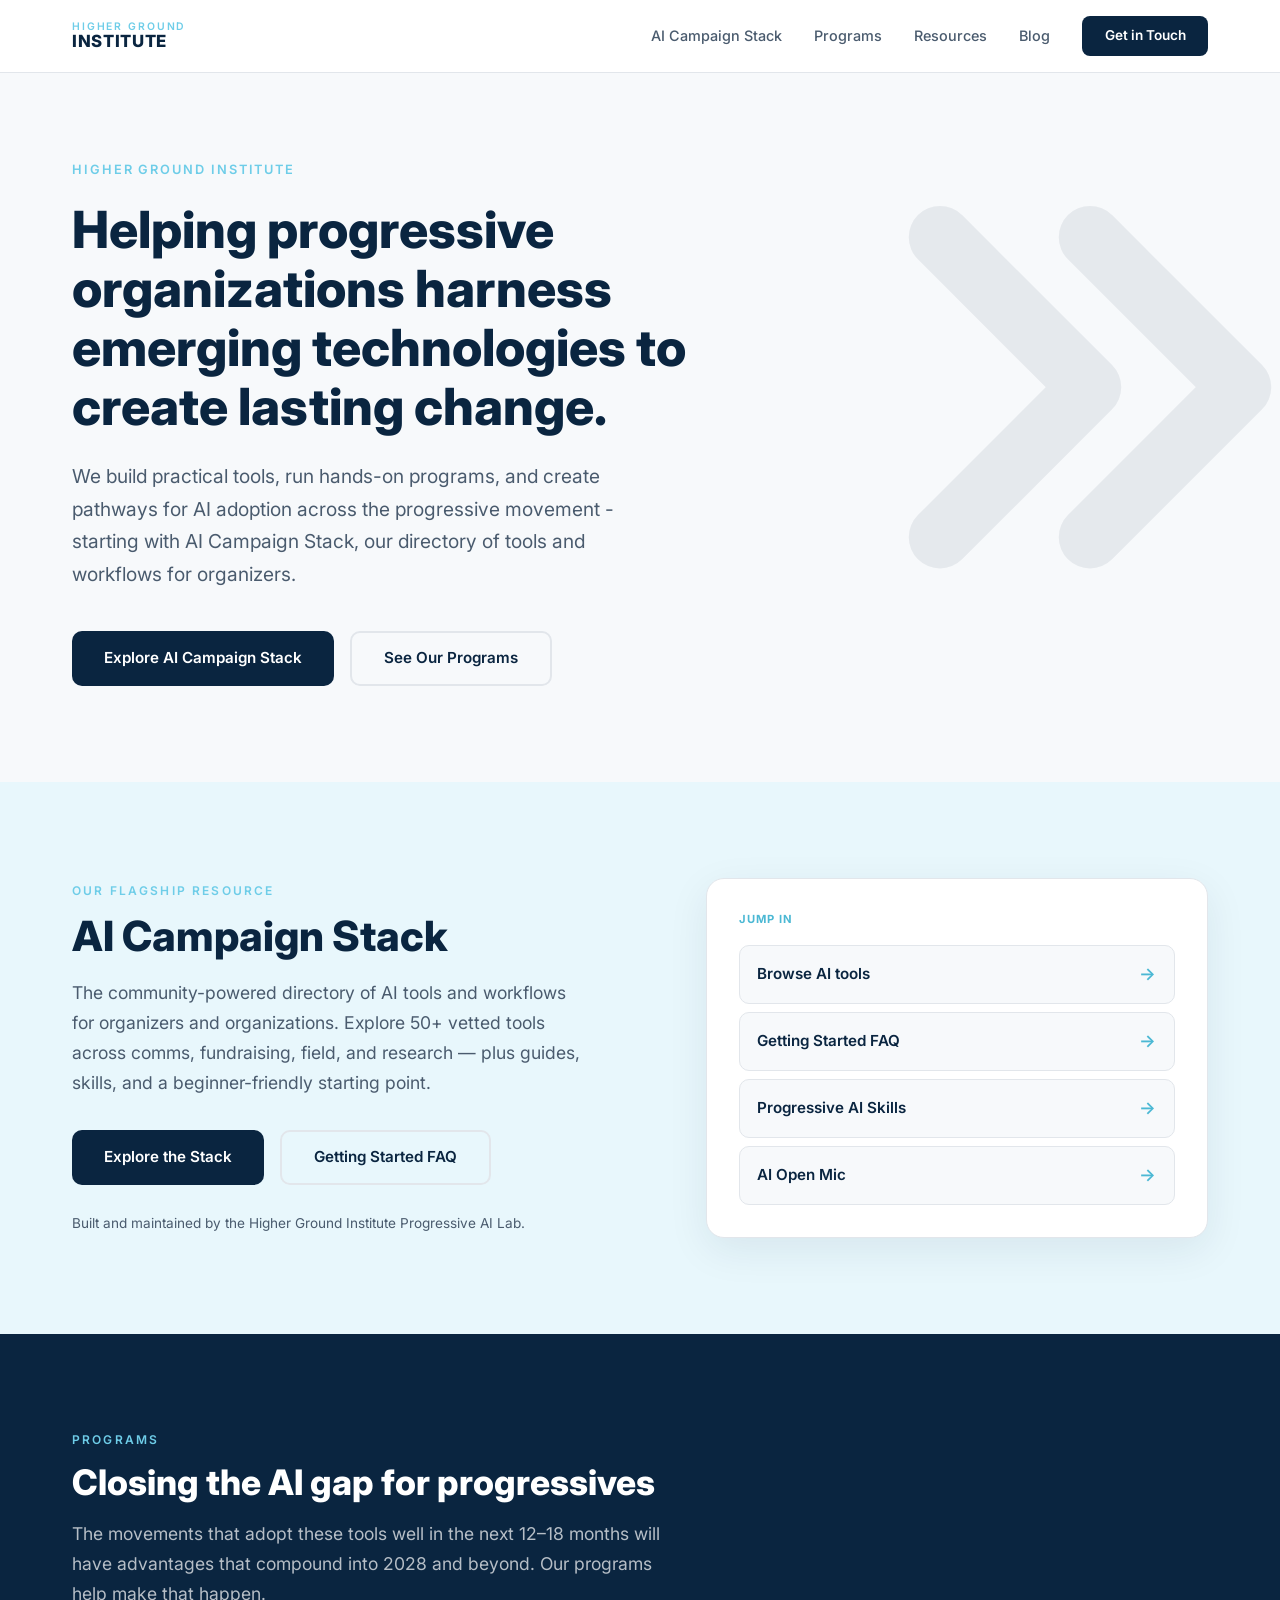
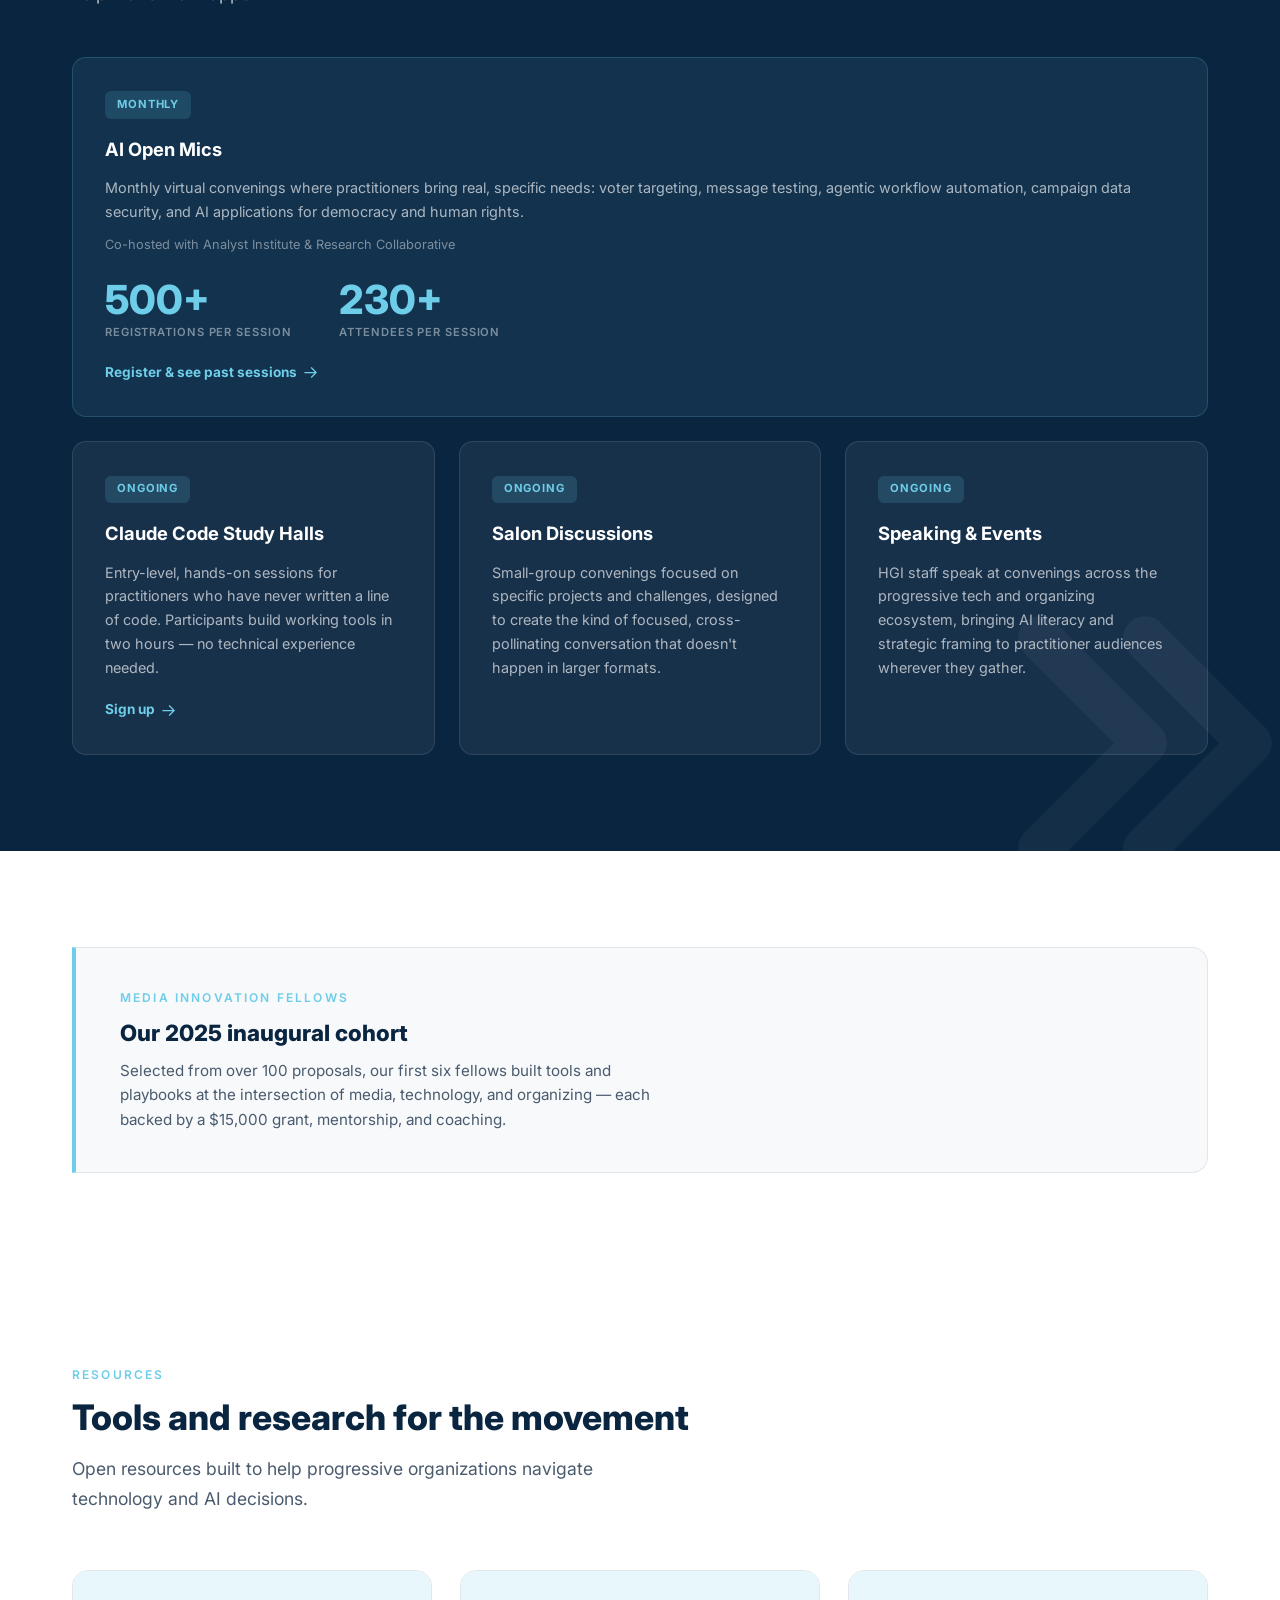
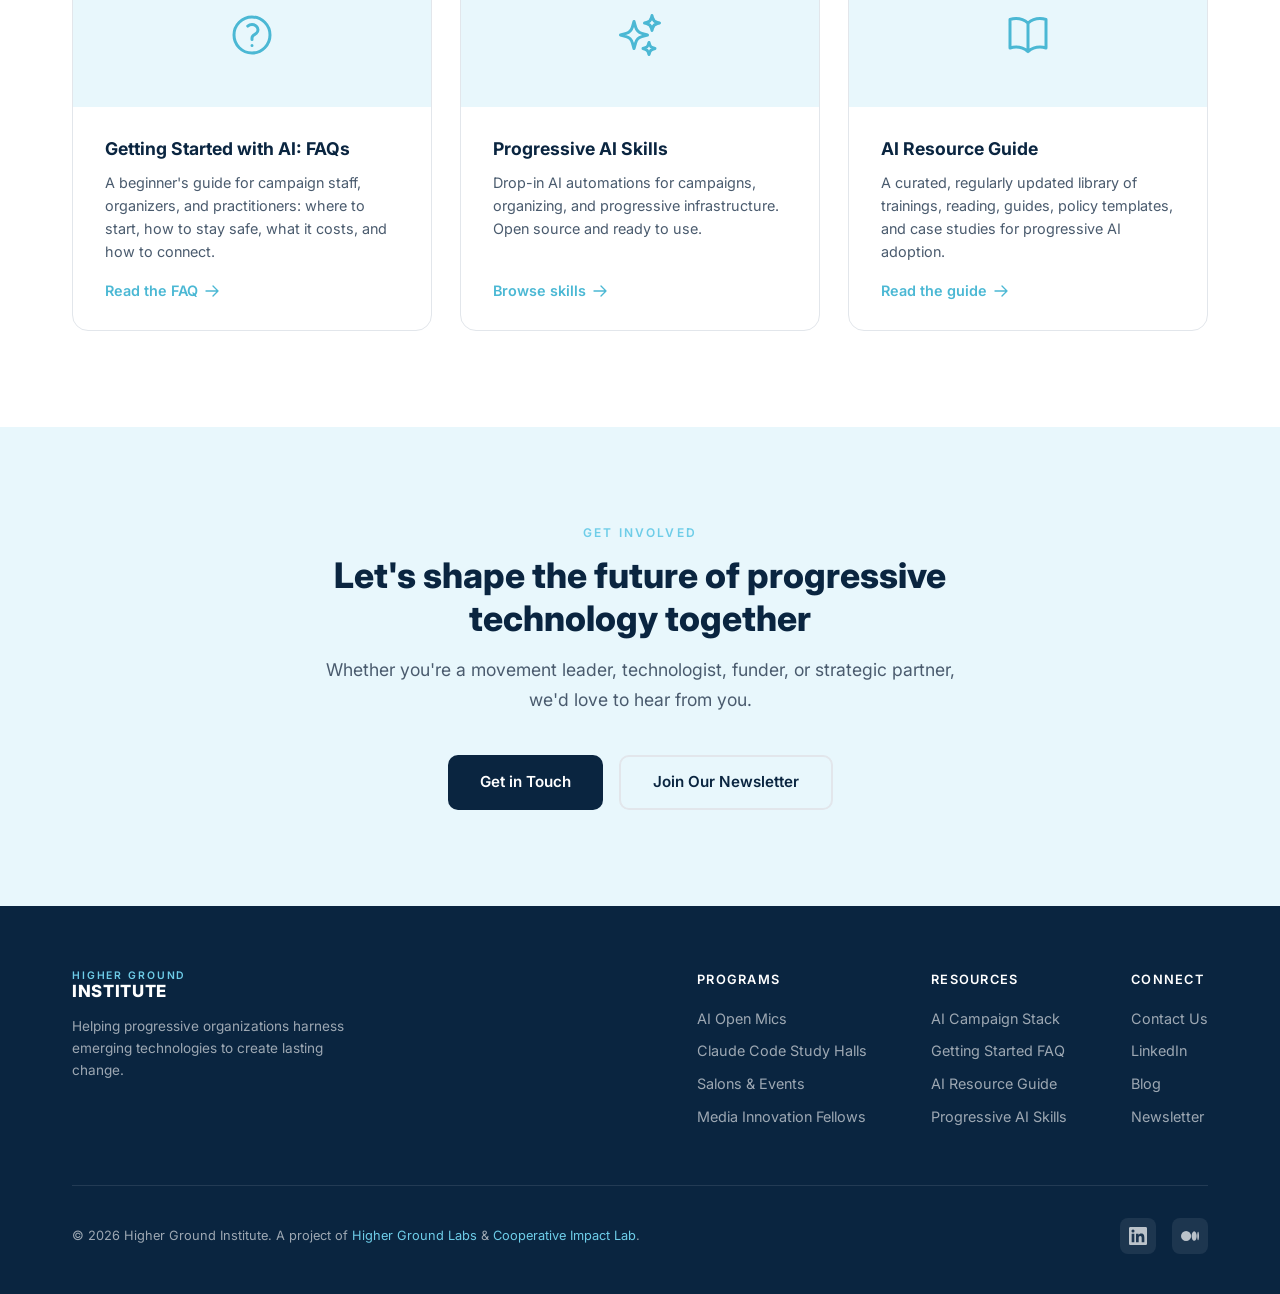
==== commit e3a8a09a: "Remove Fellows cohort CTA, rename Email Us to Contact Us linking to contact page Co-Authored-By: Cla" ====
--- a/index.html
+++ b/index.html
@@ -895,7 +895,6 @@
         <h3>Our 2025 inaugural cohort</h3>
         <p>Selected from over 100 proposals, our first six fellows built tools and playbooks at the intersection of media, technology, and organizing &mdash; each backed by a $15,000 grant, mentorship, and coaching.</p>
       </div>
-      <a href="mailto:institute@highergroundlabs.com" class="btn btn-primary">Ask about the next cohort</a>
     </div>
   </div>
 </section>
@@ -990,7 +989,7 @@
         </div>
         <div class="footer-col">
           <h4>Connect</h4>
-          <a href="mailto:institute@highergroundlabs.com">Email Us</a>
+          <a href="https://www.cooperativeimpactlab.org/contact-hgi" target="_blank">Contact Us</a>
           <a href="https://linkedin.com/company/highergroundlabs" target="_blank">LinkedIn</a>
           <a href="https://medium.com/the-cooperative-impact-lab" target="_blank">Blog</a>
           <a href="https://highergroundlabs.us16.list-manage.com/subscribe?u=a5921f340ead4a2af0710c224&amp;id=ddcc58856e" target="_blank">Newsletter</a>
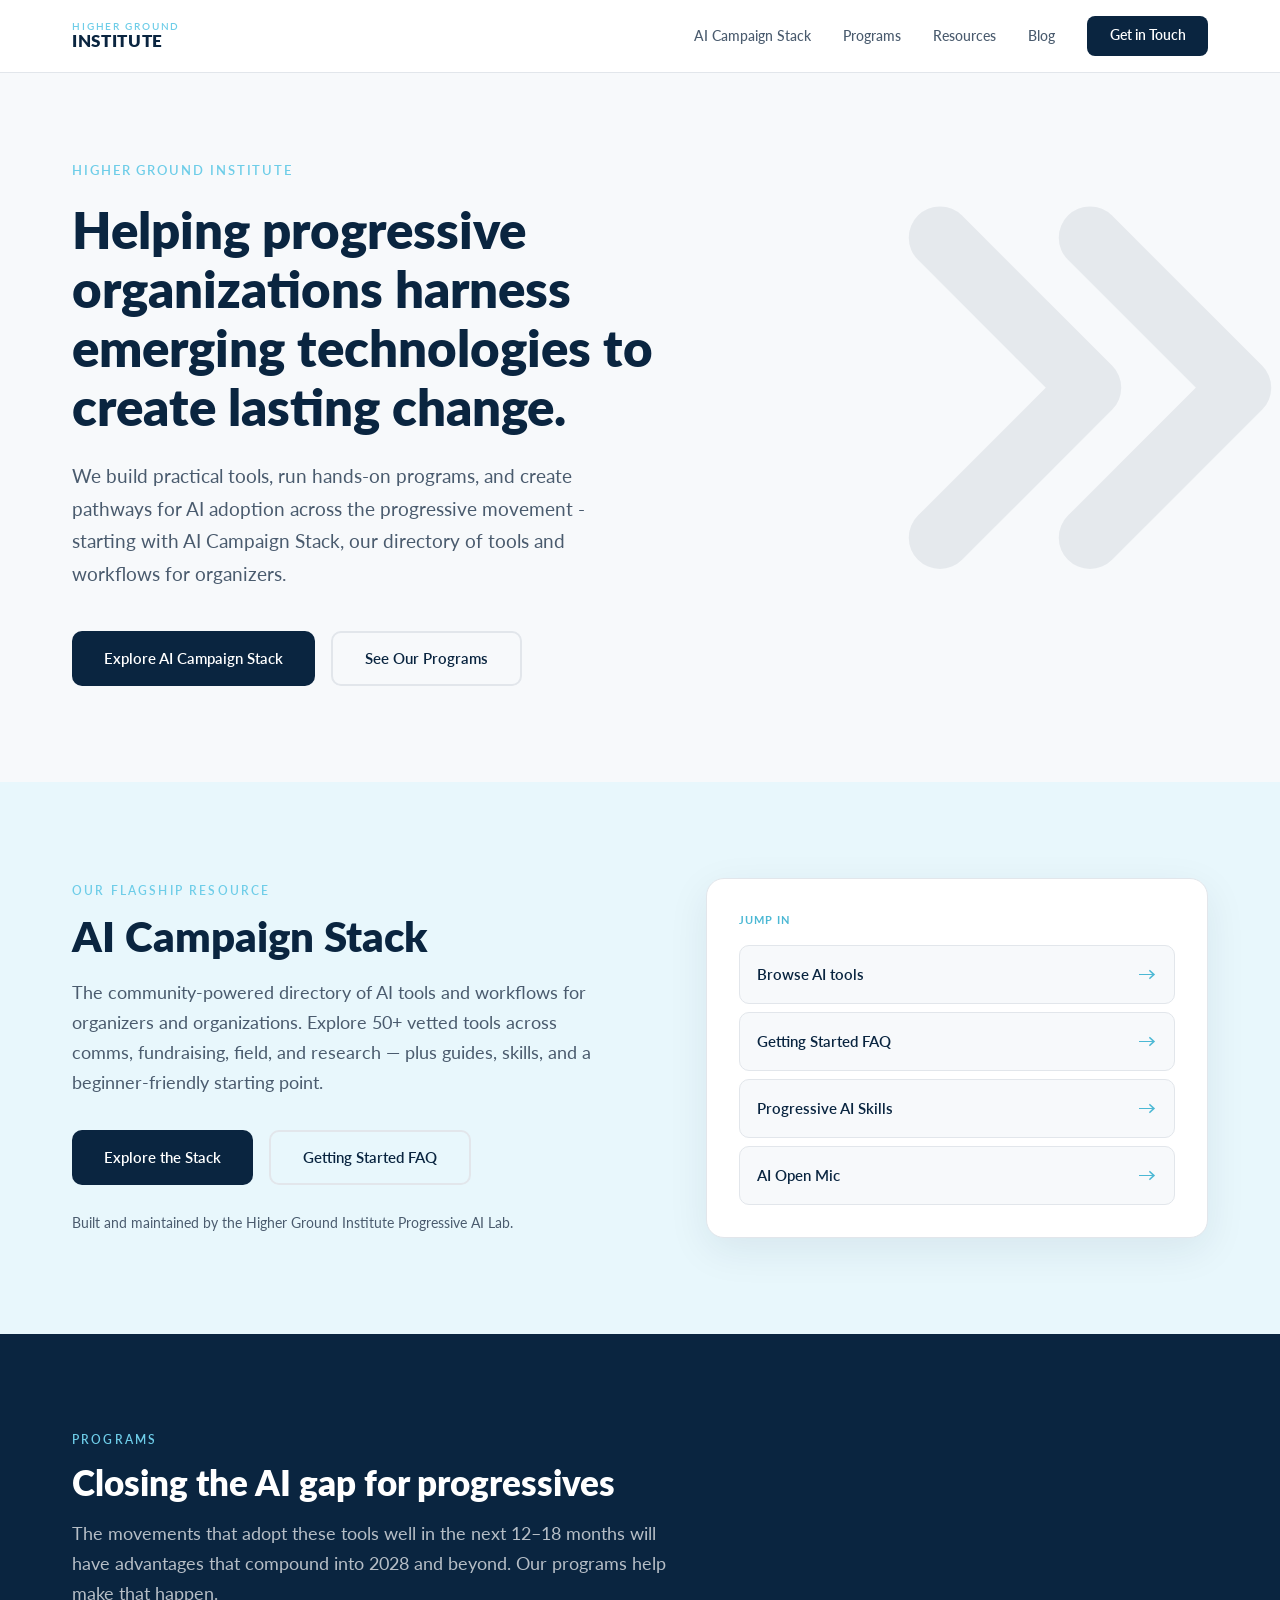
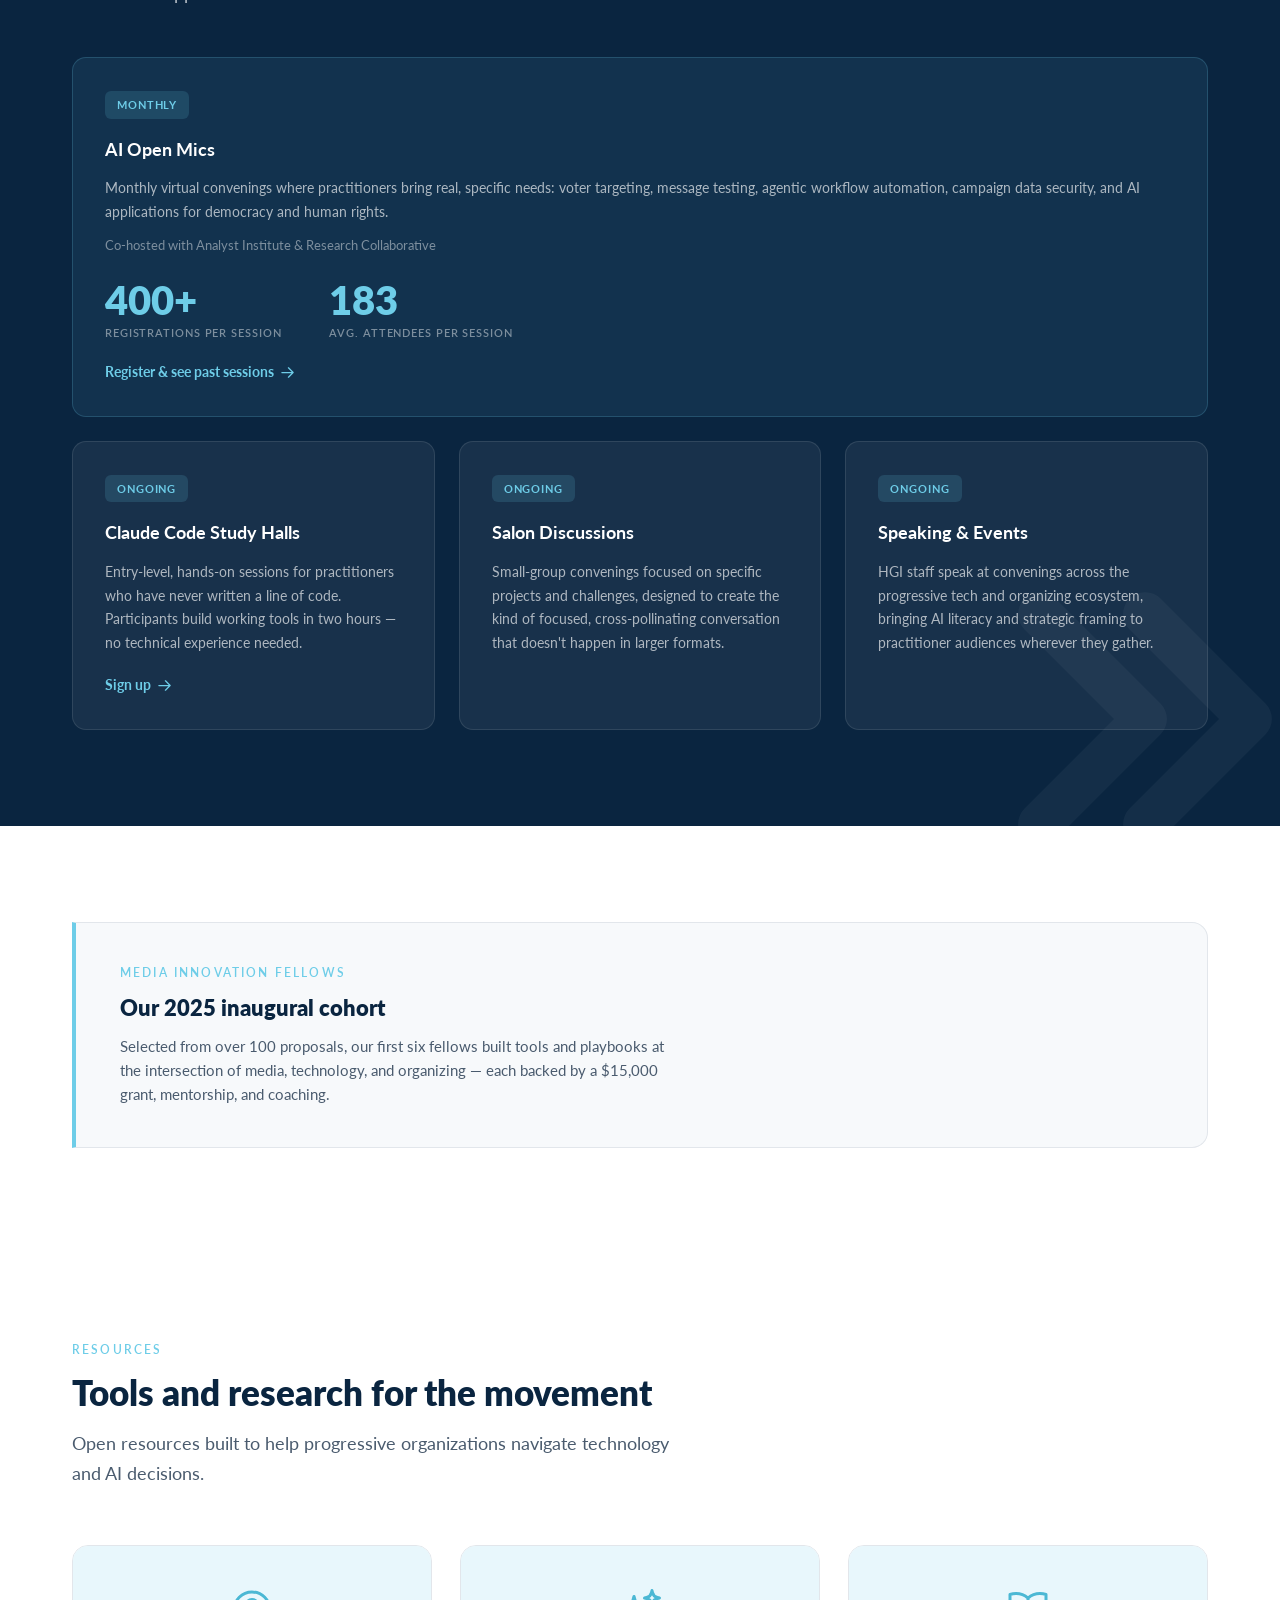
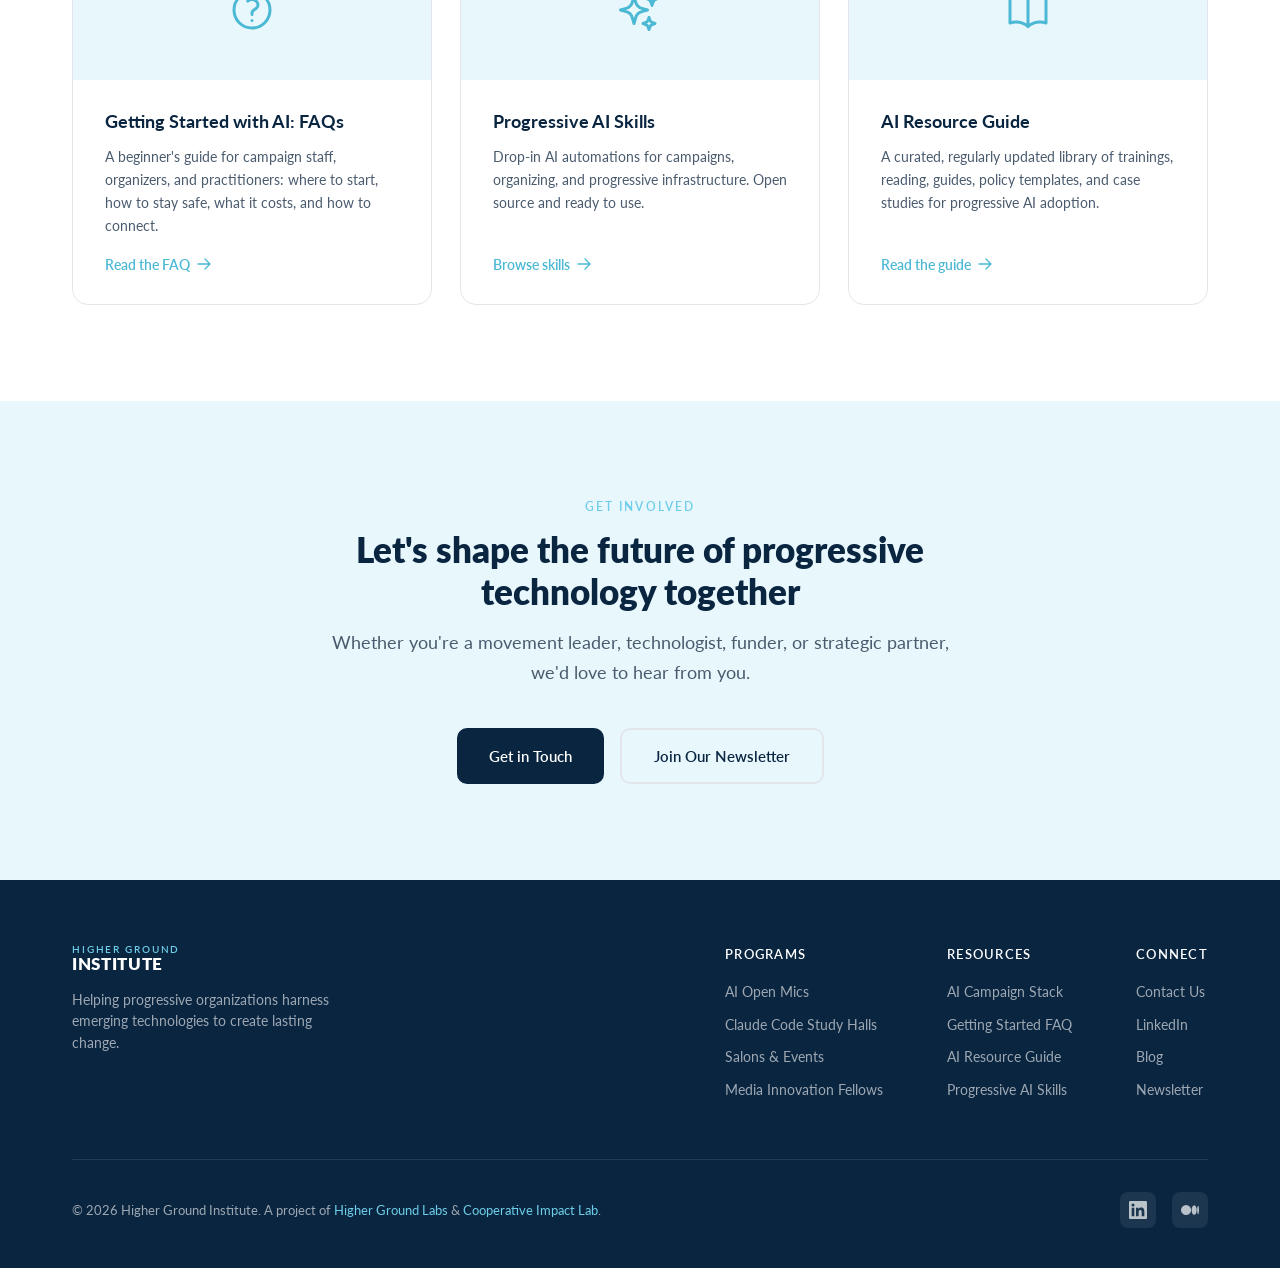
==== commit b46f1e2e: "Add files via upload" ====
--- a/index.html
+++ b/index.html
@@ -12,7 +12,7 @@
   <link rel="icon" type="image/svg+xml" href="favicon.svg">
   <link rel="preconnect" href="https://fonts.googleapis.com">
   <link rel="preconnect" href="https://fonts.gstatic.com" crossorigin>
-  <link href="https://fonts.googleapis.com/css2?family=Inter:wght@400;500;600;700;800&display=swap" rel="stylesheet">
+  <link href="https://fonts.googleapis.com/css2?family=Lato:wght@300;400;700;900&display=swap" rel="stylesheet">
   <style>
     :root {
       --navy: #0A2540;
@@ -37,7 +37,7 @@
     html { scroll-behavior: smooth; }
 
     body {
-      font-family: 'Inter', -apple-system, BlinkMacSystemFont, sans-serif;
+      font-family: 'Lato', -apple-system, BlinkMacSystemFont, sans-serif;
       color: var(--text);
       background: var(--white);
       line-height: 1.6;
@@ -844,12 +844,12 @@
         <div class="co-host">Co-hosted with Analyst Institute &amp; Research Collaborative</div>
         <div class="ai-stats">
           <div>
-            <div class="ai-stat-number">500+</div>
+            <div class="ai-stat-number">400+</div>
             <div class="ai-stat-label">Registrations per session</div>
           </div>
           <div>
-            <div class="ai-stat-number">230+</div>
-            <div class="ai-stat-label">Attendees per session</div>
+            <div class="ai-stat-number">183</div>
+            <div class="ai-stat-label">Avg. attendees per session</div>
           </div>
         </div>
         <a href="https://aicampaignstack.org/open-mic" target="_blank" class="ai-card-link">Register &amp; see past sessions <svg xmlns="http://www.w3.org/2000/svg" fill="none" viewBox="0 0 24 24" stroke-width="2" stroke="currentColor"><path stroke-linecap="round" stroke-linejoin="round" d="M13.5 4.5 21 12m0 0-7.5 7.5M21 12H3"/></svg></a>
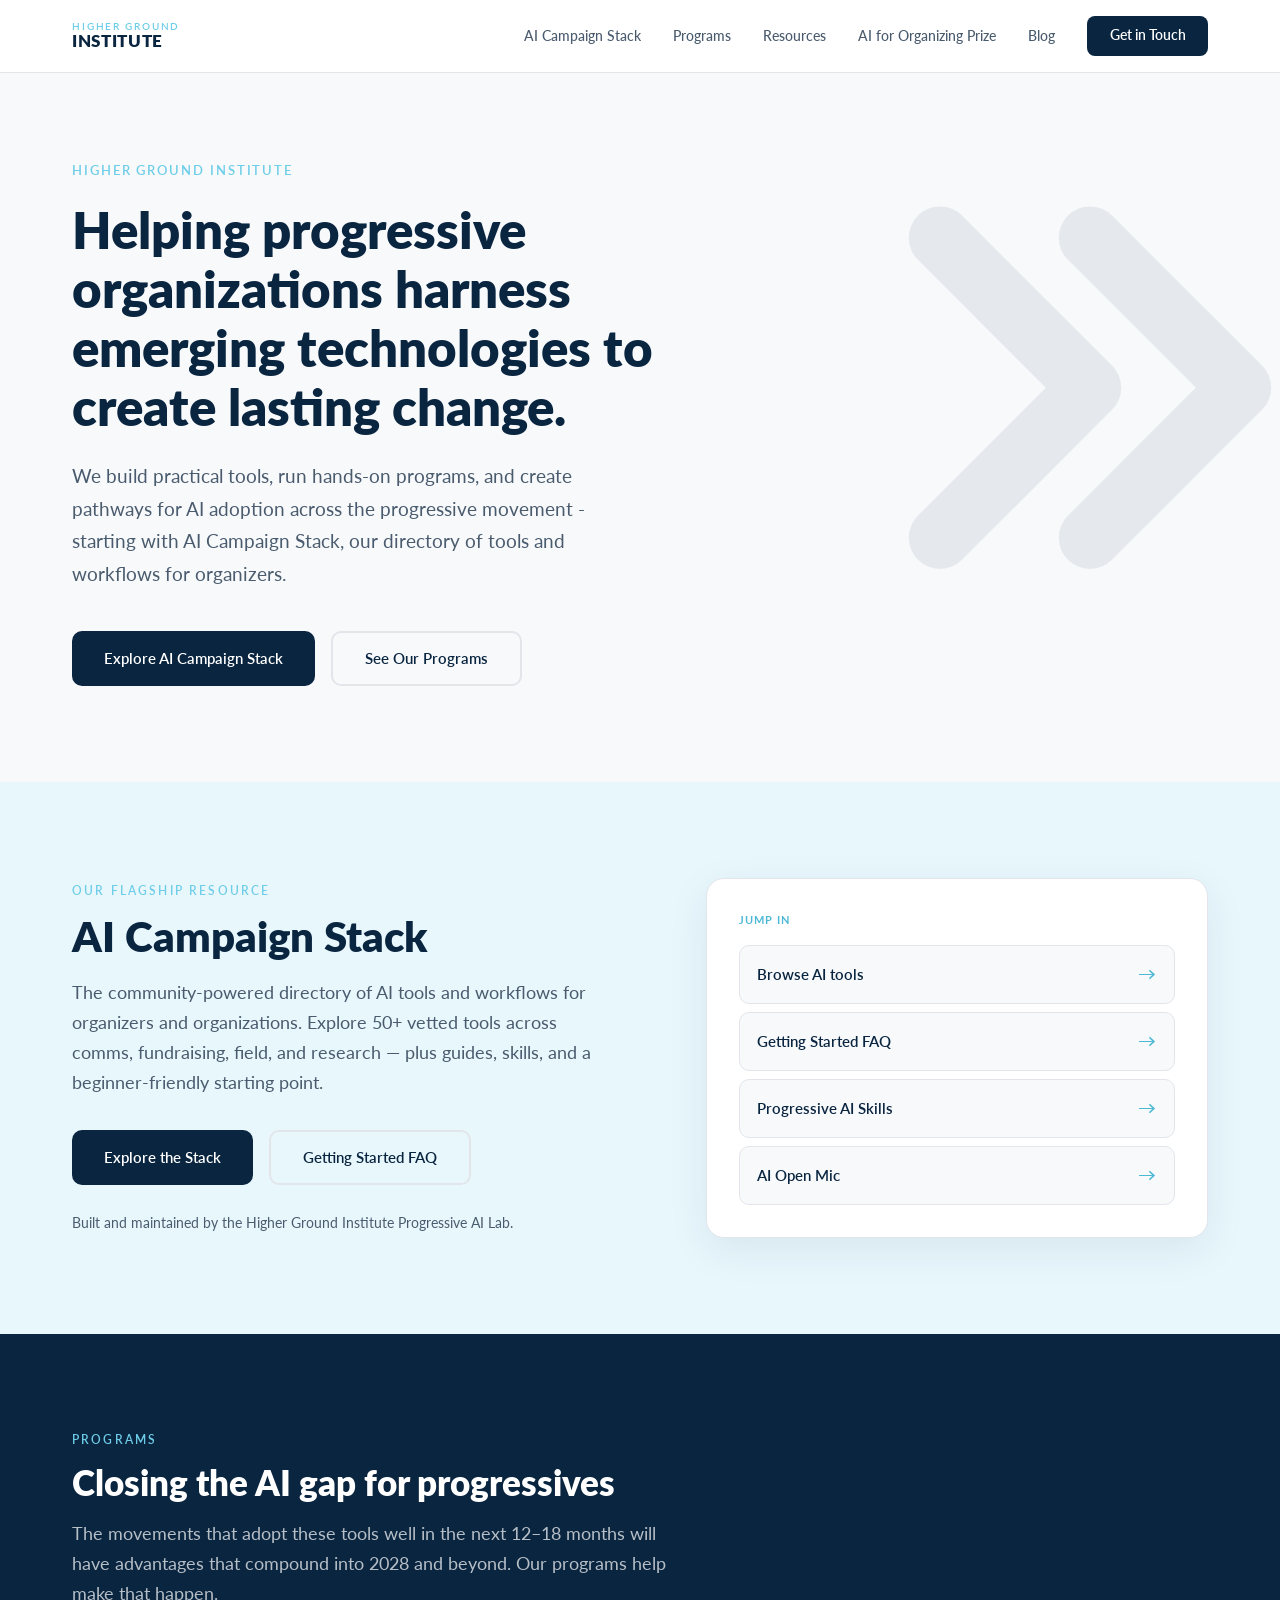
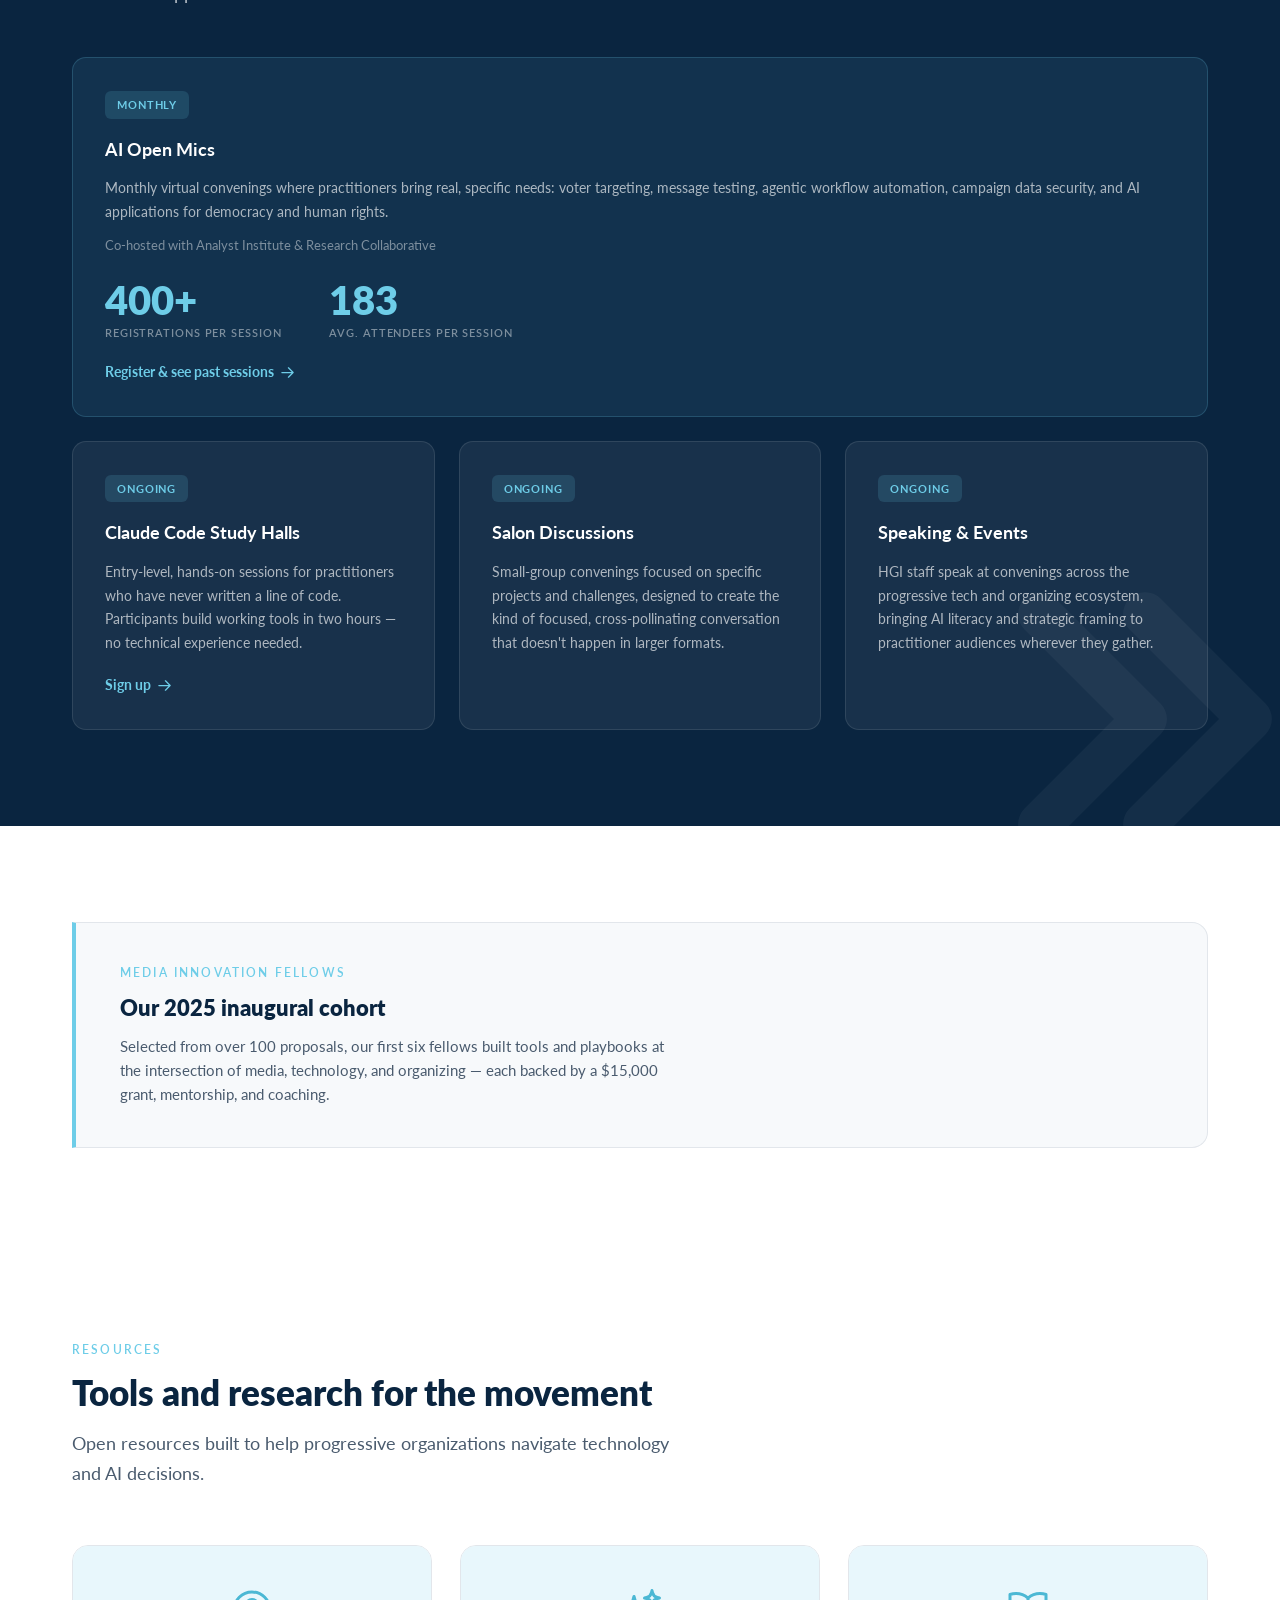
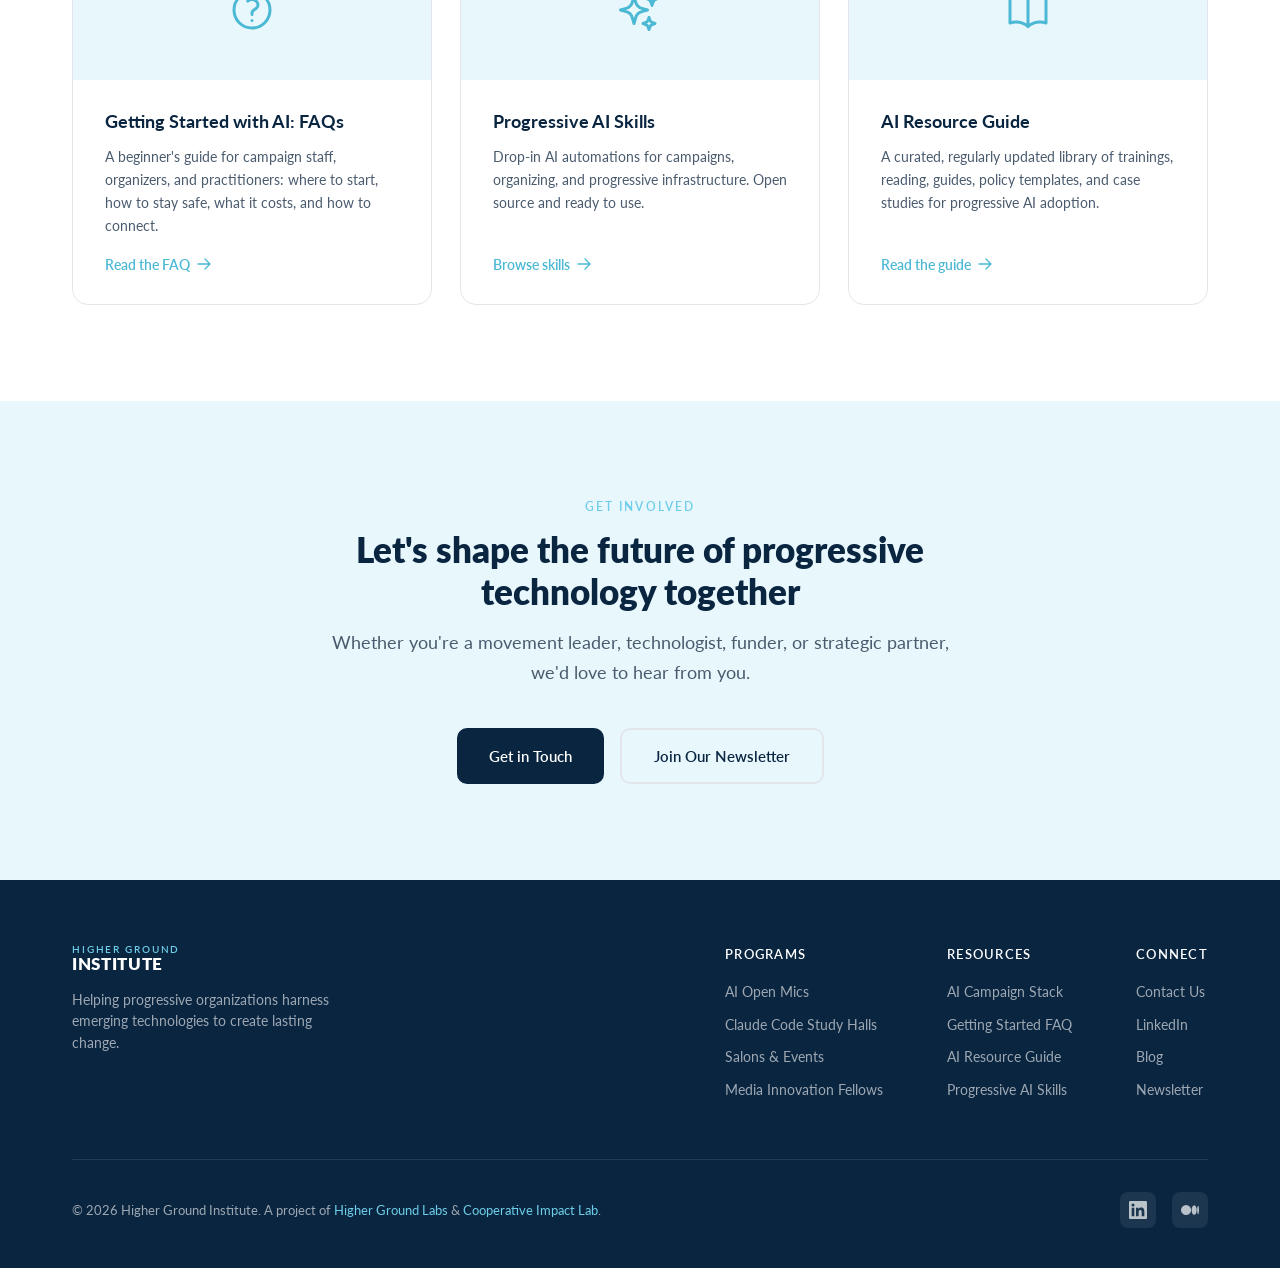
==== commit cbec4ab2: "Link the AI for Organizing Prize from the homepage nav Collapse the nav to the menu button at 900px " ====
--- a/index.html
+++ b/index.html
@@ -725,6 +725,15 @@
       .section-title { font-size: 1.8rem; }
       .footer-top { flex-direction: column; }
       .footer-links { gap: 2rem; }
+      /* collapse the nav to the menu button before the links wrap */
+      .nav-links { display: none; }
+      .nav-links.open {
+        display: flex; flex-direction: column; position: absolute;
+        top: 72px; left: 0; right: 0; background: var(--white);
+        border-bottom: 1px solid var(--gray-200); padding: 1.5rem 2rem;
+        gap: 1rem; box-shadow: 0 8px 30px rgba(0,0,0,0.08);
+      }
+      .mobile-toggle { display: block; }
     }
 
     @media (max-width: 640px) {
@@ -768,6 +777,7 @@
       <a href="#stack">AI Campaign Stack</a>
       <a href="#programs">Programs</a>
       <a href="#resources">Resources</a>
+      <a href="/aiorganizingprize/">AI for Organizing Prize</a>
       <a href="https://medium.com/the-cooperative-impact-lab" target="_blank">Blog</a>
       <a href="https://www.cooperativeimpactlab.org/contact-hgi" target="_blank" class="nav-cta">Get in Touch</a>
     </div>
@@ -860,7 +870,7 @@
         <div class="ai-card-tag">Ongoing</div>
         <h3>Claude Code Study Halls</h3>
         <p>Entry-level, hands-on sessions for practitioners who have never written a line of code. Participants build working tools in two hours &mdash; no technical experience needed.</p>
-        <a href="https://docs.google.com/forms/d/e/1FAIpQLSfLEXqOXKqBA01RDkAWEkkl8kGyevdgjNuxANLi78rTh13Kkg/viewform" target="_blank" class="ai-card-link">Sign up <svg xmlns="http://www.w3.org/2000/svg" fill="none" viewBox="0 0 24 24" stroke-width="2" stroke="currentColor"><path stroke-linecap="round" stroke-linejoin="round" d="M13.5 4.5 21 12m0 0-7.5 7.5M21 12H3"/></svg></a>
+        <a href="https://airtable.com/appmlbjeVybMdomRK/pagb6KIWTomUBbE7n/form" target="_blank" class="ai-card-link">Sign up <svg xmlns="http://www.w3.org/2000/svg" fill="none" viewBox="0 0 24 24" stroke-width="2" stroke="currentColor"><path stroke-linecap="round" stroke-linejoin="round" d="M13.5 4.5 21 12m0 0-7.5 7.5M21 12H3"/></svg></a>
       </div>
 
       <!-- Salon Discussions -->
@@ -976,7 +986,7 @@
         <div class="footer-col">
           <h4>Programs</h4>
           <a href="https://aicampaignstack.org/open-mic" target="_blank">AI Open Mics</a>
-          <a href="https://docs.google.com/forms/d/e/1FAIpQLSfLEXqOXKqBA01RDkAWEkkl8kGyevdgjNuxANLi78rTh13Kkg/viewform" target="_blank">Claude Code Study Halls</a>
+          <a href="https://airtable.com/appmlbjeVybMdomRK/pagb6KIWTomUBbE7n/form" target="_blank">Claude Code Study Halls</a>
           <a href="#programs">Salons &amp; Events</a>
           <a href="#fellows">Media Innovation Fellows</a>
         </div>
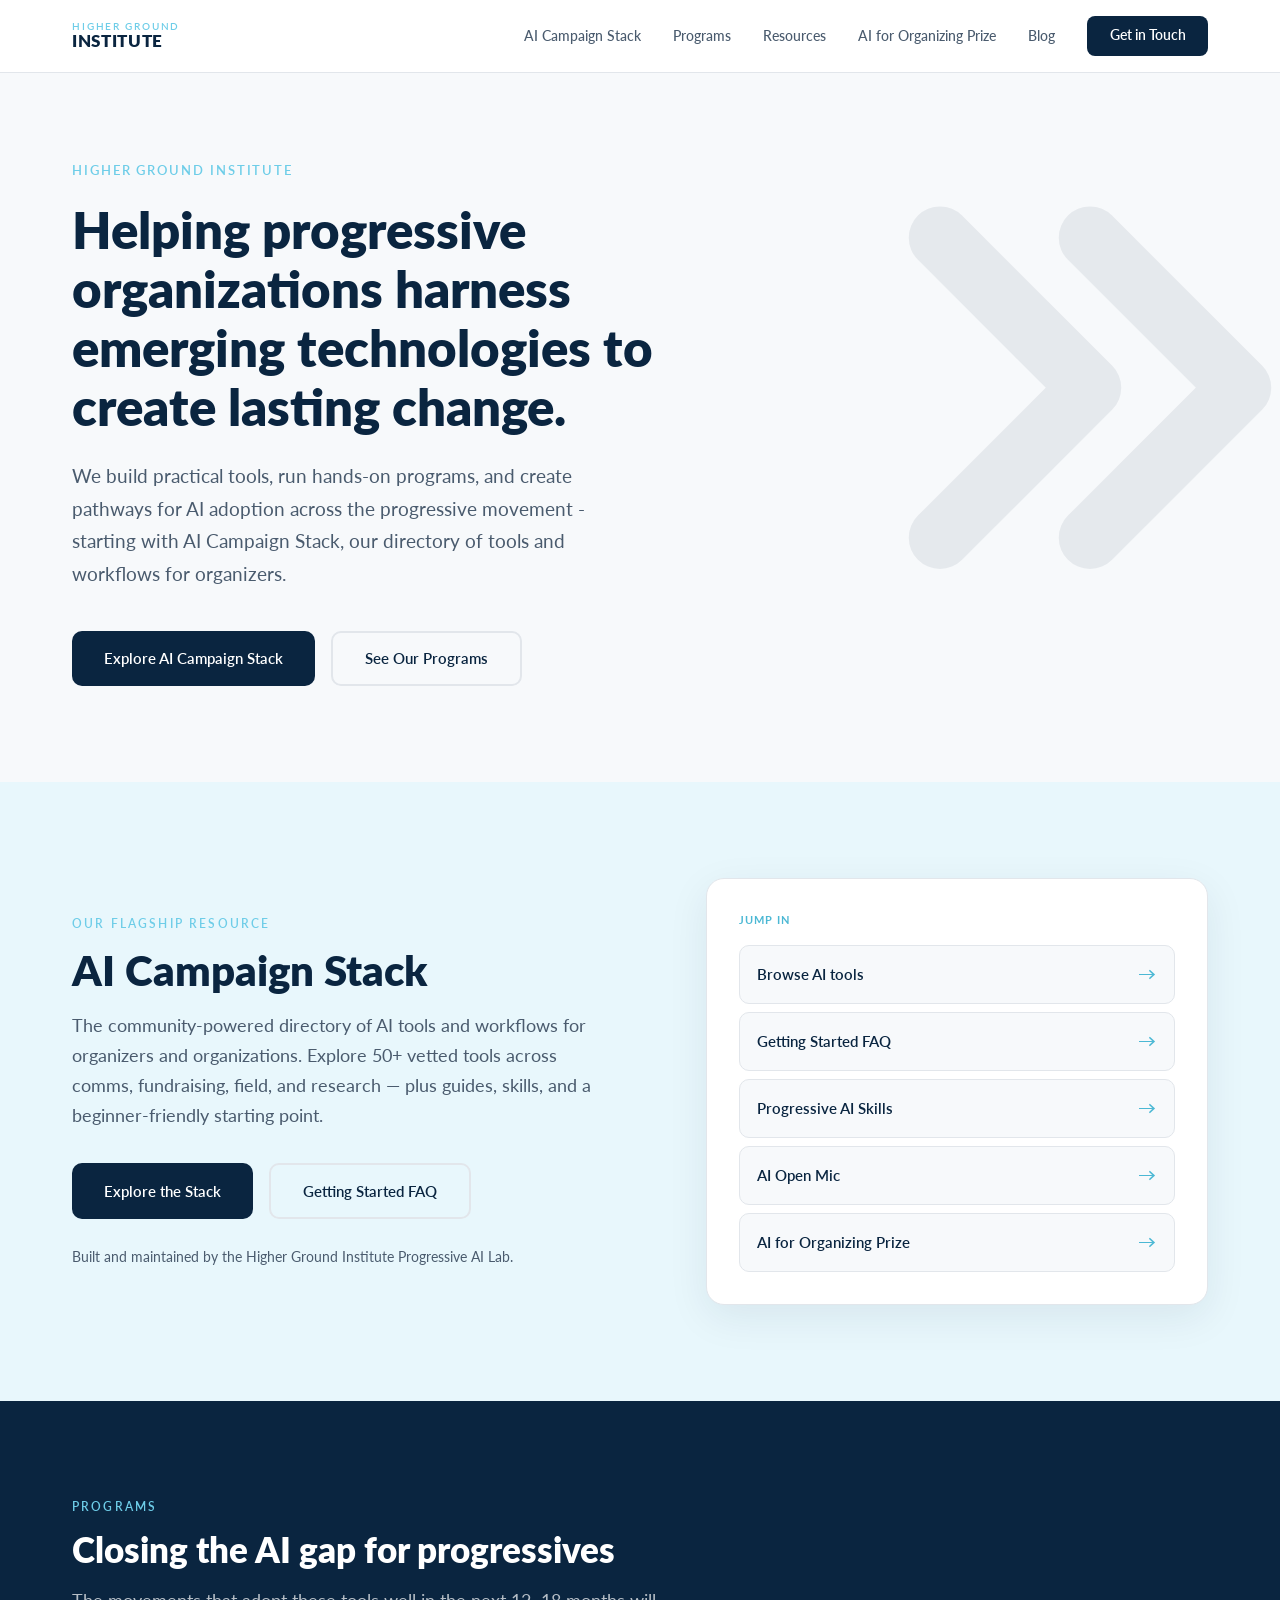
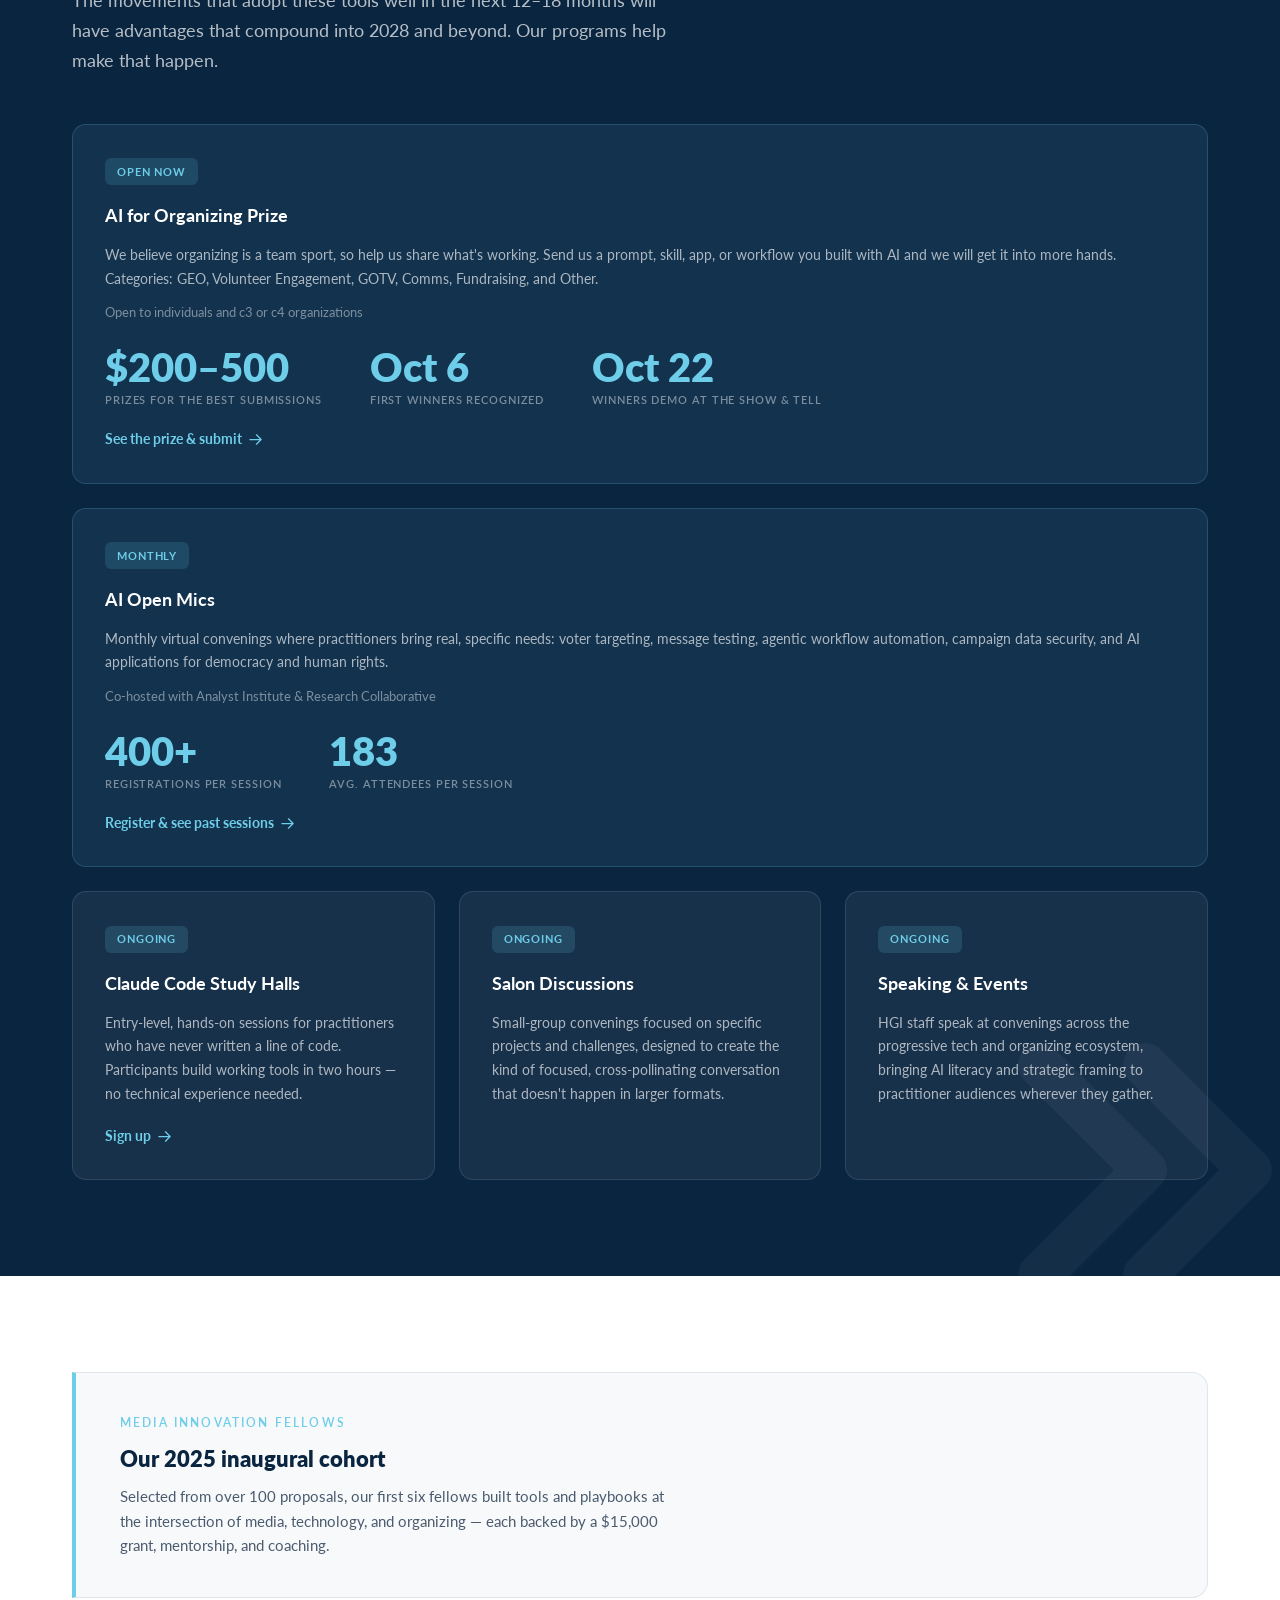
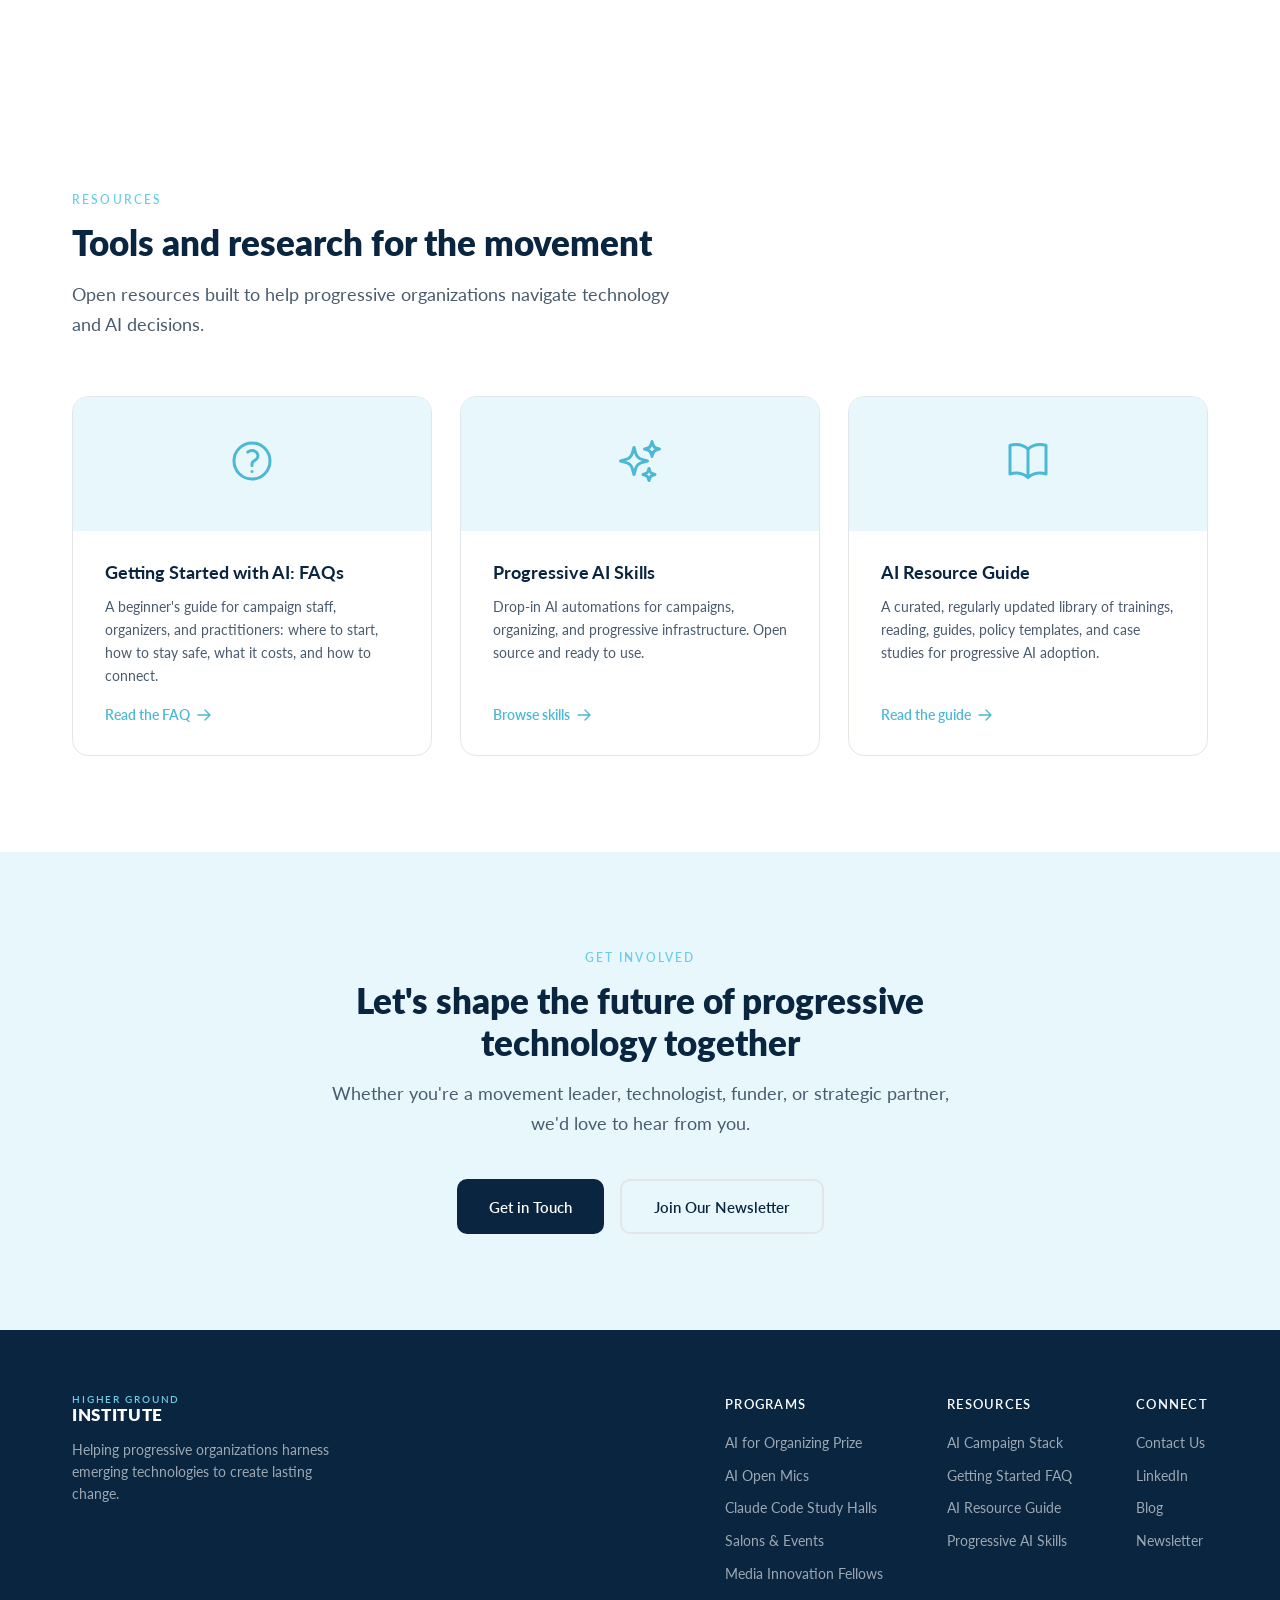
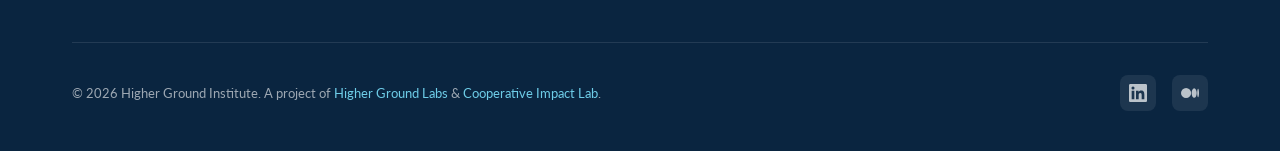
==== commit a0e03868: "Surface the AI for Organizing Prize across the homepage Featured card at the top of Programs, footer" ====
--- a/index.html
+++ b/index.html
@@ -760,6 +760,7 @@
       .hero-actions { flex-direction: column; }
       .btn { width: 100%; justify-content: center; }
       .cta-actions { flex-direction: column; align-items: center; }
+      .ai-stats { flex-direction: column; gap: 1.25rem; }
       .fellows-footer { flex-direction: column; text-align: center; }
     }
   </style>
@@ -830,6 +831,7 @@
           <a href="https://aicampaignstack.org/faq" target="_blank">Getting Started FAQ <span>&rarr;</span></a>
           <a href="https://aicampaignstack.org/skills" target="_blank">Progressive AI Skills <span>&rarr;</span></a>
           <a href="https://aicampaignstack.org/open-mic" target="_blank">AI Open Mic <span>&rarr;</span></a>
+          <a href="/aiorganizingprize/">AI for Organizing Prize <span>&rarr;</span></a>
         </div>
       </div>
     </div>
@@ -846,6 +848,29 @@
     </div>
 
     <div class="ai-grid">
+      <!-- Featured: AI for Organizing Prize -->
+      <div class="ai-card featured">
+        <div class="ai-card-tag">Open now</div>
+        <h3>AI for Organizing Prize</h3>
+        <p>We believe organizing is a team sport, so help us share what's working. Send us a prompt, skill, app, or workflow you built with AI and we will get it into more hands. Categories: GEO, Volunteer Engagement, GOTV, Comms, Fundraising, and Other.</p>
+        <div class="co-host">Open to individuals and c3 or c4 organizations</div>
+        <div class="ai-stats">
+          <div>
+            <div class="ai-stat-number">$200&ndash;500</div>
+            <div class="ai-stat-label">Prizes for the best submissions</div>
+          </div>
+          <div>
+            <div class="ai-stat-number">Oct 6</div>
+            <div class="ai-stat-label">First winners recognized</div>
+          </div>
+          <div>
+            <div class="ai-stat-number">Oct 22</div>
+            <div class="ai-stat-label">Winners demo at the Show &amp; Tell</div>
+          </div>
+        </div>
+        <a href="/aiorganizingprize/" class="ai-card-link">See the prize &amp; submit <svg xmlns="http://www.w3.org/2000/svg" fill="none" viewBox="0 0 24 24" stroke-width="2" stroke="currentColor"><path stroke-linecap="round" stroke-linejoin="round" d="M13.5 4.5 21 12m0 0-7.5 7.5M21 12H3"/></svg></a>
+      </div>
+
       <!-- Featured: AI Open Mics -->
       <div class="ai-card featured">
         <div class="ai-card-tag">Monthly</div>
@@ -985,6 +1010,7 @@
       <div class="footer-links">
         <div class="footer-col">
           <h4>Programs</h4>
+          <a href="/aiorganizingprize/">AI for Organizing Prize</a>
           <a href="https://aicampaignstack.org/open-mic" target="_blank">AI Open Mics</a>
           <a href="https://airtable.com/appmlbjeVybMdomRK/pagb6KIWTomUBbE7n/form" target="_blank">Claude Code Study Halls</a>
           <a href="#programs">Salons &amp; Events</a>
